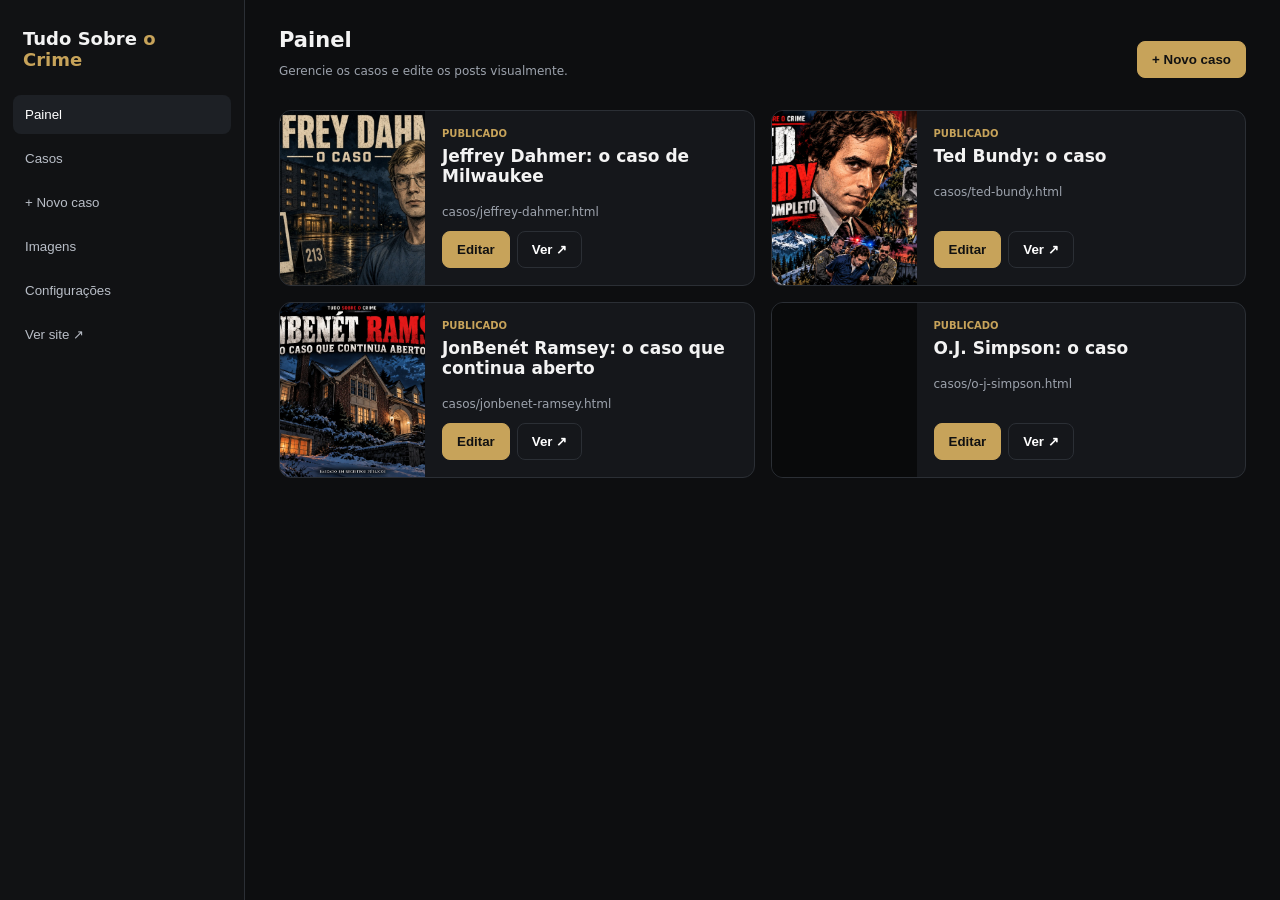
==== admin/index.html @ 69393cf6 "Adiciona campo de URL editável ao editor" ====
<!doctype html><html lang="pt-BR"><head><meta charset="utf-8"><meta name="viewport" content="width=device-width,initial-scale=1"><title>Painel — Tudo Sobre o Crime</title><style>:root{--bg:#0d0e10;--p:#15171b;--p2:#1d2025;--line:#2b2f35;--text:#f3f3f3;--muted:#9da3ad;--gold:#c7a35a}*{box-sizing:border-box}body{margin:0;background:var(--bg);color:var(--text);font:14px system-ui,-apple-system,Segoe UI,Roboto,Arial}.app{min-height:100vh;display:flex}.side{width:245px;position:fixed;inset:0 auto 0 0;background:#111214;border-right:1px solid var(--line);padding:20px 13px}.logo{font-weight:800;font-size:18px;padding:8px 10px 25px}.logo b{color:var(--gold)}.nav{display:grid;gap:5px}.nav button{border:0;background:transparent;color:#b9bec7;text-align:left;padding:12px;border-radius:8px;cursor:pointer}.nav button:hover,.nav button.active{background:var(--p2);color:#fff}.main{margin-left:245px;width:calc(100% - 245px);padding:28px 34px}.top,.edithead{display:flex;justify-content:space-between;align-items:center;gap:16px;margin-bottom:20px}.top h1,.edithead h2{margin:0}.top p,.status{color:var(--muted);font-size:12px}.btn{border:1px solid var(--line);background:var(--p);color:#fff;padding:10px 14px;border-radius:8px;cursor:pointer;font-weight:600}.primary{background:var(--gold);color:#111;border-color:var(--gold)}.grid{display:grid;grid-template-columns:repeat(2,minmax(0,1fr));gap:16px}.case{background:var(--p);border:1px solid var(--line);border-radius:12px;overflow:hidden;display:flex;min-height:175px}.cover{width:145px;background:#090a0b;display:flex}.cover img{width:100%;height:100%;object-fit:cover}.case-body{padding:17px;display:flex;flex-direction:column;flex:1}.tag{color:var(--gold);font-size:10px;font-weight:800;text-transform:uppercase}.case h2{font-size:17px;margin:7px 0}.case p{color:var(--muted);font-size:12px}.actions{margin-top:auto;display:flex;gap:7px}.section{display:none}.section.active{display:block}.form{background:var(--p);border:1px solid var(--line);padding:18px;border-radius:10px}.field{margin-bottom:15px}.field label{display:block;font-size:12px;font-weight:700;margin-bottom:7px}.field input,.field textarea,.field select{width:100%;background:#0e0f11;color:#fff;border:1px solid var(--line);padding:11px;border-radius:7px;font:inherit}.hint{margin-top:5px;color:var(--muted);font-size:11px}.editor{background:#fff;color:#161616;border-radius:10px;overflow:hidden}.toolbar{background:#eee;border-bottom:1px solid #ccc;padding:8px;display:flex;gap:5px;flex-wrap:wrap}.toolbar button{background:#fff;border:1px solid #ccc;border-radius:5px;padding:7px 10px;cursor:pointer}.area{min-height:620px;padding:35px;outline:none;line-height:1.75;font:17px Georgia,serif}.area h1,.area h2,.area h3{font-family:system-ui,sans-serif;line-height:1.2}.area img{max-width:100%;height:auto;border-radius:6px}.mediaGrid{display:grid;grid-template-columns:repeat(4,1fr);gap:12px}.mediaItem{background:var(--p);border:1px solid var(--line);border-radius:8px;padding:8px}.mediaItem img{width:100%;aspect-ratio:1;object-fit:cover;border-radius:5px}.toast{position:fixed;right:20px;bottom:20px;background:#20242a;padding:13px 16px;border-radius:8px;border:1px solid var(--line);display:none;z-index:20}.ok{border-color:#65b77e}.bad{border-color:#d56767}@media(max-width:800px){.side{width:64px}.logo{font-size:0;text-align:center}.logo b{font-size:18px}.nav button{font-size:0;text-align:center}.nav button:before{content:'•';font-size:20px}.main{margin-left:64px;width:calc(100% - 64px);padding:18px}.grid{grid-template-columns:1fr}.mediaGrid{grid-template-columns:repeat(2,1fr)}.cover{width:105px}.edithead{align-items:flex-start;flex-direction:column}}</style></head><body><div class="app"><aside class="side"><div class="logo">Tudo Sobre <b>o Crime</b></div><div class="nav"><button class="active" onclick="show('dashboard',this)">Painel</button><button onclick="show('cases',this)">Casos</button><button onclick="newCase()">+ Novo caso</button><button onclick="show('media',this);loadMedia()">Imagens</button><button onclick="show('settings',this)">Configurações</button><button onclick="window.open('../','_blank')">Ver site ↗</button></div></aside><main class="main"><section id="dashboard" class="section active"><div class="top"><div><h1>Painel</h1><p>Gerencie os casos e edite os posts visualmente.</p></div><button class="btn primary" onclick="newCase()">+ Novo caso</button></div><div class="grid" id="caseGrid"></div></section><section id="cases" class="section"><div class="top"><div><h1>Casos</h1><p>Todos os posts do site.</p></div><button class="btn primary" onclick="newCase()">+ Novo caso</button></div><div class="grid" id="caseGrid2"></div></section><section id="editor" class="section"><div class="edithead"><div><h2 id="editorHeading">Editor</h2><div class="status" id="editorStatus">Selecione um caso.</div></div><div style="display:flex;gap:8px"><button class="btn" onclick="show('cases')">Voltar</button><button class="btn primary" onclick="savePost()">Salvar no GitHub</button></div></div><div class="form" style="margin-bottom:12px"><div class="field"><label>Título</label><input id="title"></div><div class="field"><label>Link / URL do post</label><input id="slug" placeholder="ex.: oj-simpson-o-caso"><div class="hint">Gerado automaticamente a partir do título. Você pode alterar antes de publicar. Use apenas letras, números e hífens.</div></div><div class="field"><label>Descrição curta</label><textarea id="desc" rows="3"></textarea></div><div class="field"><label>Arquivo do post</label><input id="path" readonly></div><div class="field"><label>Capa do post</label><div style="display:flex;gap:8px;flex-wrap:wrap"><input id="coverPath" readonly placeholder="Nenhuma capa selecionada" style="flex:1"><button class="btn" onclick="uploadCover()">Enviar capa</button><button class="btn primary" onclick="saveCover()">Salvar capa</button></div></div></div><div class="editor"><div class="toolbar"><button onclick="cmd('bold')"><b>B</b></button><button onclick="cmd('italic')"><i>I</i></button><button onclick="cmd('underline')"><u>U</u></button><button onclick="block('h1')">H1</button><button onclick="block('h2')">H2</button><button onclick="block('h3')">H3</button><button onclick="block('p')">¶</button><button onclick="cmd('insertUnorderedList')">Lista</button><button onclick="cmd('justifyCenter')">Centralizar</button><button onclick="cmd('justifyLeft')">Esquerda</button><button onclick="insertImage()">🖼 Imagem</button></div><div id="area" class="area" contenteditable="true"></div></div></section><section id="media" class="section"><div class="top"><div><h1>Imagens</h1><p>Biblioteca de imagens do site.</p></div><button class="btn primary" onclick="insertImage()">+ Enviar imagem</button></div><div id="mediaGrid" class="mediaGrid"></div></section><section id="settings" class="section"><div class="top"><div><h1>Configurações</h1><p>Conexão do painel com o GitHub.</p></div><button class="btn primary" onclick="saveToken()">Salvar token</button></div><div class="form"><div class="field"><label>Token GitHub</label><input id="token" type="password" placeholder="github_pat_..."></div><div class="status">O token fica armazenado somente neste navegador.</div></div></section></main></div><div id="toast" class="toast"></div><script>function show(id,btn){document.querySelectorAll('.section').forEach(x=>x.classList.remove('active'));document.getElementById(id).classList.add('active');if(btn){document.querySelectorAll('.nav button').forEach(x=>x.classList.remove('active'));btn.classList.add('active')}}function cmd(c,v=null){document.getElementById('area').focus();document.execCommand(c,false,v)}function block(v){cmd('formatBlock',v)}function notify(t,ok=true){const x=document.getElementById('toast');x.textContent=t;x.className='toast '+(ok?'ok':'bad');x.style.display='block';setTimeout(()=>x.style.display='none',3000)}</script><script src="editor.js"></script></body></html>
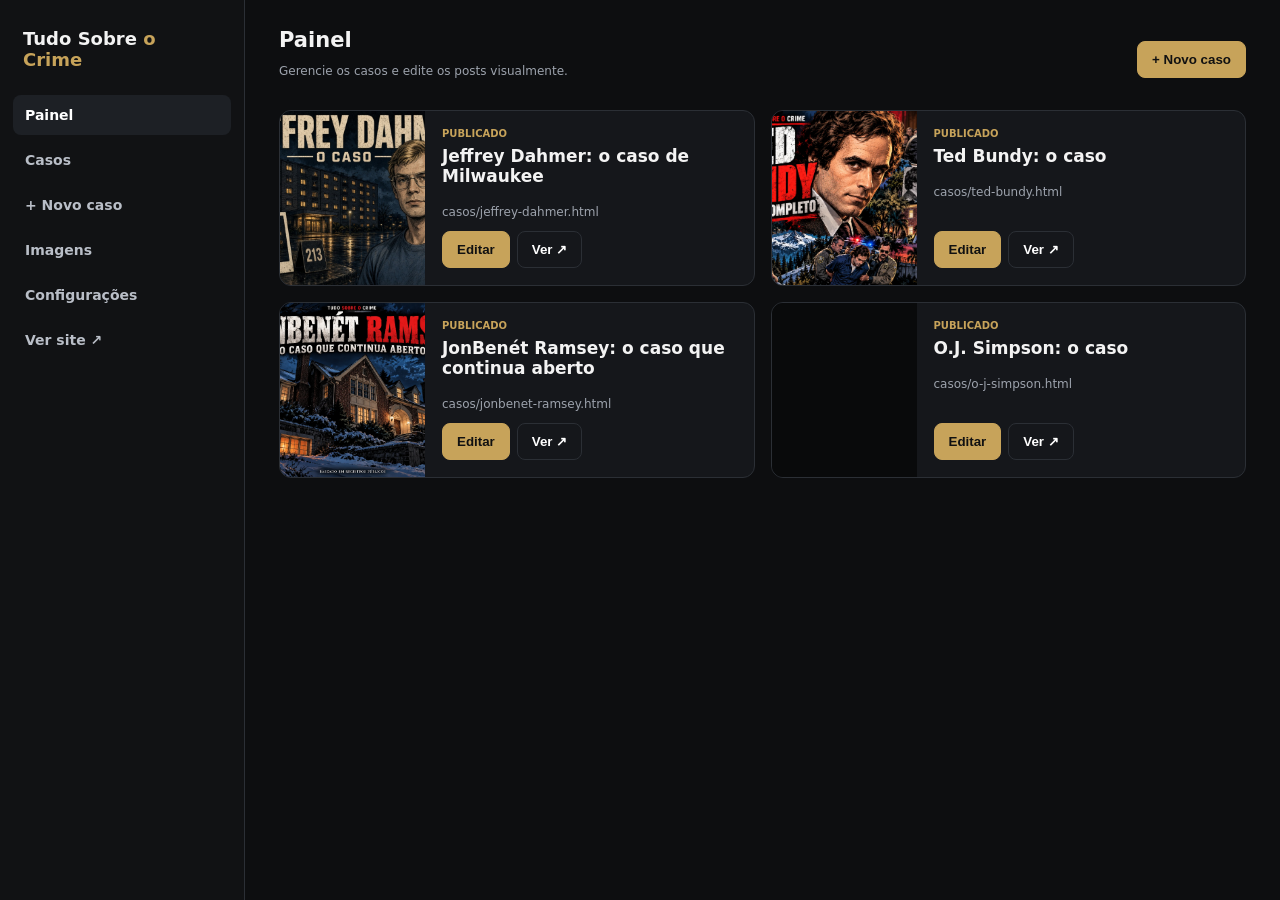
==== commit db2a904e: "Corrige navegação mobile do painel e cache do editor" ====
--- a/admin/index.html
+++ b/admin/index.html
@@ -1 +1 @@
-<!doctype html><html lang="pt-BR"><head><meta charset="utf-8"><meta name="viewport" content="width=device-width,initial-scale=1"><title>Painel — Tudo Sobre o Crime</title><style>:root{--bg:#0d0e10;--p:#15171b;--p2:#1d2025;--line:#2b2f35;--text:#f3f3f3;--muted:#9da3ad;--gold:#c7a35a}*{box-sizing:border-box}body{margin:0;background:var(--bg);color:var(--text);font:14px system-ui,-apple-system,Segoe UI,Roboto,Arial}.app{min-height:100vh;display:flex}.side{width:245px;position:fixed;inset:0 auto 0 0;background:#111214;border-right:1px solid var(--line);padding:20px 13px}.logo{font-weight:800;font-size:18px;padding:8px 10px 25px}.logo b{color:var(--gold)}.nav{display:grid;gap:5px}.nav button{border:0;background:transparent;color:#b9bec7;text-align:left;padding:12px;border-radius:8px;cursor:pointer}.nav button:hover,.nav button.active{background:var(--p2);color:#fff}.main{margin-left:245px;width:calc(100% - 245px);padding:28px 34px}.top,.edithead{display:flex;justify-content:space-between;align-items:center;gap:16px;margin-bottom:20px}.top h1,.edithead h2{margin:0}.top p,.status{color:var(--muted);font-size:12px}.btn{border:1px solid var(--line);background:var(--p);color:#fff;padding:10px 14px;border-radius:8px;cursor:pointer;font-weight:600}.primary{background:var(--gold);color:#111;border-color:var(--gold)}.grid{display:grid;grid-template-columns:repeat(2,minmax(0,1fr));gap:16px}.case{background:var(--p);border:1px solid var(--line);border-radius:12px;overflow:hidden;display:flex;min-height:175px}.cover{width:145px;background:#090a0b;display:flex}.cover img{width:100%;height:100%;object-fit:cover}.case-body{padding:17px;display:flex;flex-direction:column;flex:1}.tag{color:var(--gold);font-size:10px;font-weight:800;text-transform:uppercase}.case h2{font-size:17px;margin:7px 0}.case p{color:var(--muted);font-size:12px}.actions{margin-top:auto;display:flex;gap:7px}.section{display:none}.section.active{display:block}.form{background:var(--p);border:1px solid var(--line);padding:18px;border-radius:10px}.field{margin-bottom:15px}.field label{display:block;font-size:12px;font-weight:700;margin-bottom:7px}.field input,.field textarea,.field select{width:100%;background:#0e0f11;color:#fff;border:1px solid var(--line);padding:11px;border-radius:7px;font:inherit}.hint{margin-top:5px;color:var(--muted);font-size:11px}.editor{background:#fff;color:#161616;border-radius:10px;overflow:hidden}.toolbar{background:#eee;border-bottom:1px solid #ccc;padding:8px;display:flex;gap:5px;flex-wrap:wrap}.toolbar button{background:#fff;border:1px solid #ccc;border-radius:5px;padding:7px 10px;cursor:pointer}.area{min-height:620px;padding:35px;outline:none;line-height:1.75;font:17px Georgia,serif}.area h1,.area h2,.area h3{font-family:system-ui,sans-serif;line-height:1.2}.area img{max-width:100%;height:auto;border-radius:6px}.mediaGrid{display:grid;grid-template-columns:repeat(4,1fr);gap:12px}.mediaItem{background:var(--p);border:1px solid var(--line);border-radius:8px;padding:8px}.mediaItem img{width:100%;aspect-ratio:1;object-fit:cover;border-radius:5px}.toast{position:fixed;right:20px;bottom:20px;background:#20242a;padding:13px 16px;border-radius:8px;border:1px solid var(--line);display:none;z-index:20}.ok{border-color:#65b77e}.bad{border-color:#d56767}@media(max-width:800px){.side{width:64px}.logo{font-size:0;text-align:center}.logo b{font-size:18px}.nav button{font-size:0;text-align:center}.nav button:before{content:'•';font-size:20px}.main{margin-left:64px;width:calc(100% - 64px);padding:18px}.grid{grid-template-columns:1fr}.mediaGrid{grid-template-columns:repeat(2,1fr)}.cover{width:105px}.edithead{align-items:flex-start;flex-direction:column}}</style></head><body><div class="app"><aside class="side"><div class="logo">Tudo Sobre <b>o Crime</b></div><div class="nav"><button class="active" onclick="show('dashboard',this)">Painel</button><button onclick="show('cases',this)">Casos</button><button onclick="newCase()">+ Novo caso</button><button onclick="show('media',this);loadMedia()">Imagens</button><button onclick="show('settings',this)">Configurações</button><button onclick="window.open('../','_blank')">Ver site ↗</button></div></aside><main class="main"><section id="dashboard" class="section active"><div class="top"><div><h1>Painel</h1><p>Gerencie os casos e edite os posts visualmente.</p></div><button class="btn primary" onclick="newCase()">+ Novo caso</button></div><div class="grid" id="caseGrid"></div></section><section id="cases" class="section"><div class="top"><div><h1>Casos</h1><p>Todos os posts do site.</p></div><button class="btn primary" onclick="newCase()">+ Novo caso</button></div><div class="grid" id="caseGrid2"></div></section><section id="editor" class="section"><div class="edithead"><div><h2 id="editorHeading">Editor</h2><div class="status" id="editorStatus">Selecione um caso.</div></div><div style="display:flex;gap:8px"><button class="btn" onclick="show('cases')">Voltar</button><button class="btn primary" onclick="savePost()">Salvar no GitHub</button></div></div><div class="form" style="margin-bottom:12px"><div class="field"><label>Título</label><input id="title"></div><div class="field"><label>Link / URL do post</label><input id="slug" placeholder="ex.: oj-simpson-o-caso"><div class="hint">Gerado automaticamente a partir do título. Você pode alterar antes de publicar. Use apenas letras, números e hífens.</div></div><div class="field"><label>Descrição curta</label><textarea id="desc" rows="3"></textarea></div><div class="field"><label>Arquivo do post</label><input id="path" readonly></div><div class="field"><label>Capa do post</label><div style="display:flex;gap:8px;flex-wrap:wrap"><input id="coverPath" readonly placeholder="Nenhuma capa selecionada" style="flex:1"><button class="btn" onclick="uploadCover()">Enviar capa</button><button class="btn primary" onclick="saveCover()">Salvar capa</button></div></div></div><div class="editor"><div class="toolbar"><button onclick="cmd('bold')"><b>B</b></button><button onclick="cmd('italic')"><i>I</i></button><button onclick="cmd('underline')"><u>U</u></button><button onclick="block('h1')">H1</button><button onclick="block('h2')">H2</button><button onclick="block('h3')">H3</button><button onclick="block('p')">¶</button><button onclick="cmd('insertUnorderedList')">Lista</button><button onclick="cmd('justifyCenter')">Centralizar</button><button onclick="cmd('justifyLeft')">Esquerda</button><button onclick="insertImage()">🖼 Imagem</button></div><div id="area" class="area" contenteditable="true"></div></div></section><section id="media" class="section"><div class="top"><div><h1>Imagens</h1><p>Biblioteca de imagens do site.</p></div><button class="btn primary" onclick="insertImage()">+ Enviar imagem</button></div><div id="mediaGrid" class="mediaGrid"></div></section><section id="settings" class="section"><div class="top"><div><h1>Configurações</h1><p>Conexão do painel com o GitHub.</p></div><button class="btn primary" onclick="saveToken()">Salvar token</button></div><div class="form"><div class="field"><label>Token GitHub</label><input id="token" type="password" placeholder="github_pat_..."></div><div class="status">O token fica armazenado somente neste navegador.</div></div></section></main></div><div id="toast" class="toast"></div><script>function show(id,btn){document.querySelectorAll('.section').forEach(x=>x.classList.remove('active'));document.getElementById(id).classList.add('active');if(btn){document.querySelectorAll('.nav button').forEach(x=>x.classList.remove('active'));btn.classList.add('active')}}function cmd(c,v=null){document.getElementById('area').focus();document.execCommand(c,false,v)}function block(v){cmd('formatBlock',v)}function notify(t,ok=true){const x=document.getElementById('toast');x.textContent=t;x.className='toast '+(ok?'ok':'bad');x.style.display='block';setTimeout(()=>x.style.display='none',3000)}</script><script src="editor.js"></script></body></html>+<!doctype html><html lang="pt-BR"><head><meta charset="utf-8"><meta name="viewport" content="width=device-width,initial-scale=1"><title>Painel — Tudo Sobre o Crime</title><style>:root{--bg:#0d0e10;--p:#15171b;--p2:#1d2025;--line:#2b2f35;--text:#f3f3f3;--muted:#9da3ad;--gold:#c7a35a}*{box-sizing:border-box}body{margin:0;background:var(--bg);color:var(--text);font:14px system-ui,-apple-system,Segoe UI,Roboto,Arial}.app{min-height:100vh;display:flex}.side{width:245px;position:fixed;inset:0 auto 0 0;background:#111214;border-right:1px solid var(--line);padding:20px 13px;z-index:10}.logo{font-weight:800;font-size:18px;padding:8px 10px 25px}.logo b{color:var(--gold)}.nav{display:grid;gap:5px}.nav button{border:0;background:transparent;color:#b9bec7;text-align:left;padding:12px;border-radius:8px;cursor:pointer;font:inherit;font-weight:600;width:100%}.nav button:hover,.nav button.active{background:var(--p2);color:#fff}.main{margin-left:245px;width:calc(100% - 245px);padding:28px 34px}.top,.edithead{display:flex;justify-content:space-between;align-items:center;gap:16px;margin-bottom:20px}.top h1,.edithead h2{margin:0}.top p,.status{color:var(--muted);font-size:12px}.btn{border:1px solid var(--line);background:var(--p);color:#fff;padding:10px 14px;border-radius:8px;cursor:pointer;font-weight:600}.primary{background:var(--gold);color:#111;border-color:var(--gold)}.grid{display:grid;grid-template-columns:repeat(2,minmax(0,1fr));gap:16px}.case{background:var(--p);border:1px solid var(--line);border-radius:12px;overflow:hidden;display:flex;min-height:175px}.cover{width:145px;background:#090a0b;display:flex}.cover img{width:100%;height:100%;object-fit:cover}.case-body{padding:17px;display:flex;flex-direction:column;flex:1}.tag{color:var(--gold);font-size:10px;font-weight:800;text-transform:uppercase}.case h2{font-size:17px;margin:7px 0}.case p{color:var(--muted);font-size:12px}.actions{margin-top:auto;display:flex;gap:7px}.section{display:none}.section.active{display:block}.form{background:var(--p);border:1px solid var(--line);padding:18px;border-radius:10px}.field{margin-bottom:15px}.field label{display:block;font-size:12px;font-weight:700;margin-bottom:7px}.field input,.field textarea,.field select{width:100%;background:#0e0f11;color:#fff;border:1px solid var(--line);padding:11px;border-radius:7px;font:inherit}.hint{margin-top:5px;color:var(--muted);font-size:11px}.editor{background:#fff;color:#161616;border-radius:10px;overflow:hidden}.toolbar{background:#eee;border-bottom:1px solid #ccc;padding:8px;display:flex;gap:5px;flex-wrap:wrap}.toolbar button{background:#fff;border:1px solid #ccc;border-radius:5px;padding:7px 10px;cursor:pointer}.area{min-height:620px;padding:35px;outline:none;line-height:1.75;font:17px Georgia,serif}.area h1,.area h2,.area h3{font-family:system-ui,sans-serif;line-height:1.2}.area img{max-width:100%;height:auto;border-radius:6px}.mediaGrid{display:grid;grid-template-columns:repeat(4,1fr);gap:12px}.mediaItem{background:var(--p);border:1px solid var(--line);border-radius:8px;padding:8px}.mediaItem img{width:100%;aspect-ratio:1;object-fit:cover;border-radius:5px}.toast{position:fixed;right:20px;bottom:20px;background:#20242a;padding:13px 16px;border-radius:8px;border:1px solid var(--line);display:none;z-index:20}.ok{border-color:#65b77e}.bad{border-color:#d56767}@media(max-width:800px){.side{width:175px;padding:15px 9px}.logo{font-size:16px;padding:8px 10px 18px}.nav button{font-size:13px;text-align:left;padding:11px 10px}.main{margin-left:175px;width:calc(100% - 175px);padding:16px 12px}.grid{grid-template-columns:1fr}.mediaGrid{grid-template-columns:repeat(2,1fr)}.cover{width:105px}.edithead{align-items:flex-start;flex-direction:column}.top{align-items:flex-start;flex-direction:column}.area{padding:20px 14px;font-size:16px}.toolbar button{padding:7px 8px}.case{min-height:145px}.case h2{font-size:14px}}</style></head><body><div class="app"><aside class="side"><div class="logo">Tudo Sobre <b>o Crime</b></div><div class="nav"><button class="active" onclick="show('dashboard',this)">Painel</button><button onclick="show('cases',this)">Casos</button><button onclick="newCase()">+ Novo caso</button><button onclick="show('media',this);loadMedia()">Imagens</button><button onclick="show('settings',this)">Configurações</button><button onclick="window.open('../','_blank')">Ver site ↗</button></div></aside><main class="main"><section id="dashboard" class="section active"><div class="top"><div><h1>Painel</h1><p>Gerencie os casos e edite os posts visualmente.</p></div><button class="btn primary" onclick="newCase()">+ Novo caso</button></div><div class="grid" id="caseGrid"></div></section><section id="cases" class="section"><div class="top"><div><h1>Casos</h1><p>Todos os posts do site.</p></div><button class="btn primary" onclick="newCase()">+ Novo caso</button></div><div class="grid" id="caseGrid2"></div></section><section id="editor" class="section"><div class="edithead"><div><h2 id="editorHeading">Editor</h2><div class="status" id="editorStatus">Selecione um caso.</div></div><div style="display:flex;gap:8px"><button class="btn" onclick="show('cases')">Voltar</button><button class="btn primary" onclick="savePost()">Salvar no GitHub</button></div></div><div class="form" style="margin-bottom:12px"><div class="field"><label>Título</label><input id="title"></div><div class="field"><label>Link / URL do post</label><input id="slug" placeholder="ex.: oj-simpson-o-caso"><div class="hint">Gerado automaticamente a partir do título. Você pode alterar antes de publicar. Use apenas letras, números e hífens.</div></div><div class="field"><label>Descrição curta</label><textarea id="desc" rows="3"></textarea></div><div class="field"><label>Arquivo do post</label><input id="path" readonly></div><div class="field"><label>Capa do post</label><div style="display:flex;gap:8px;flex-wrap:wrap"><input id="coverPath" readonly placeholder="Nenhuma capa selecionada" style="flex:1;min-width:160px"><button class="btn" onclick="uploadCover()">Enviar capa</button><button class="btn primary" onclick="saveCover()">Salvar capa</button></div></div></div><div class="editor"><div class="toolbar"><button onclick="cmd('bold')"><b>B</b></button><button onclick="cmd('italic')"><i>I</i></button><button onclick="cmd('underline')"><u>U</u></button><button onclick="block('h1')">H1</button><button onclick="block('h2')">H2</button><button onclick="block('h3')">H3</button><button onclick="block('p')">¶</button><button onclick="cmd('insertUnorderedList')">Lista</button><button onclick="cmd('justifyCenter')">Centralizar</button><button onclick="cmd('justifyLeft')">Esquerda</button><button onclick="insertImage()">🖼 Imagem</button></div><div id="area" class="area" contenteditable="true"></div></div></section><section id="media" class="section"><div class="top"><div><h1>Imagens</h1><p>Biblioteca de imagens do site.</p></div><button class="btn primary" onclick="insertImage()">+ Enviar imagem</button></div><div id="mediaGrid" class="mediaGrid"></div></section><section id="settings" class="section"><div class="top"><div><h1>Configurações</h1><p>Conexão do painel com o GitHub.</p></div><button class="btn primary" onclick="saveToken()">Salvar token</button></div><div class="form"><div class="field"><label>Token GitHub</label><input id="token" type="password" placeholder="github_pat_..."></div><div class="status">O token fica armazenado somente neste navegador.</div></div></section></main></div><div id="toast" class="toast"></div><script>function show(id,btn){document.querySelectorAll('.section').forEach(x=>x.classList.remove('active'));document.getElementById(id).classList.add('active');if(btn){document.querySelectorAll('.nav button').forEach(x=>x.classList.remove('active'));btn.classList.add('active')}}function cmd(c,v=null){document.getElementById('area').focus();document.execCommand(c,false,v)}function block(v){cmd('formatBlock',v)}function notify(t,ok=true){const x=document.getElementById('toast');x.textContent=t;x.className='toast '+(ok?'ok':'bad');x.style.display='block';setTimeout(()=>x.style.display='none',3000)}</script><script src="editor.js?v=3"></script></body></html>
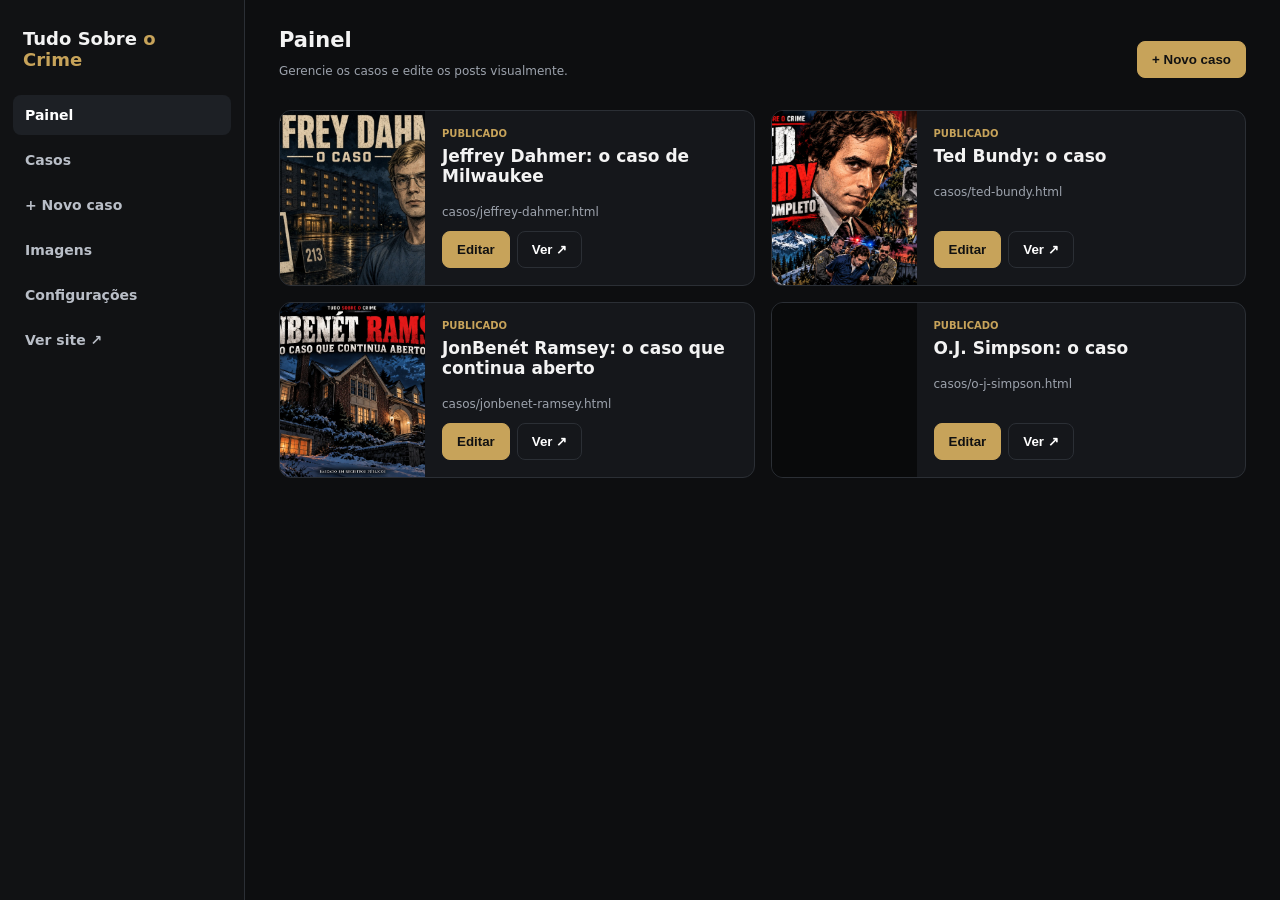
==== commit 88084e4e: "Tornar barra de edição fixa durante a rolagem" ====
--- a/admin/index.html
+++ b/admin/index.html
@@ -1 +1 @@
-<!doctype html><html lang="pt-BR"><head><meta charset="utf-8"><meta name="viewport" content="width=device-width,initial-scale=1"><title>Painel — Tudo Sobre o Crime</title><style>:root{--bg:#0d0e10;--p:#15171b;--p2:#1d2025;--line:#2b2f35;--text:#f3f3f3;--muted:#9da3ad;--gold:#c7a35a}*{box-sizing:border-box}body{margin:0;background:var(--bg);color:var(--text);font:14px system-ui,-apple-system,Segoe UI,Roboto,Arial}.app{min-height:100vh;display:flex}.side{width:245px;position:fixed;inset:0 auto 0 0;background:#111214;border-right:1px solid var(--line);padding:20px 13px;z-index:10}.logo{font-weight:800;font-size:18px;padding:8px 10px 25px}.logo b{color:var(--gold)}.nav{display:grid;gap:5px}.nav button{border:0;background:transparent;color:#b9bec7;text-align:left;padding:12px;border-radius:8px;cursor:pointer;font:inherit;font-weight:600;width:100%}.nav button:hover,.nav button.active{background:var(--p2);color:#fff}.main{margin-left:245px;width:calc(100% - 245px);padding:28px 34px}.top,.edithead{display:flex;justify-content:space-between;align-items:center;gap:16px;margin-bottom:20px}.top h1,.edithead h2{margin:0}.top p,.status{color:var(--muted);font-size:12px}.btn{border:1px solid var(--line);background:var(--p);color:#fff;padding:10px 14px;border-radius:8px;cursor:pointer;font-weight:600}.primary{background:var(--gold);color:#111;border-color:var(--gold)}.grid{display:grid;grid-template-columns:repeat(2,minmax(0,1fr));gap:16px}.case{background:var(--p);border:1px solid var(--line);border-radius:12px;overflow:hidden;display:flex;min-height:175px}.cover{width:145px;background:#090a0b;display:flex}.cover img{width:100%;height:100%;object-fit:cover}.case-body{padding:17px;display:flex;flex-direction:column;flex:1}.tag{color:var(--gold);font-size:10px;font-weight:800;text-transform:uppercase}.case h2{font-size:17px;margin:7px 0}.case p{color:var(--muted);font-size:12px}.actions{margin-top:auto;display:flex;gap:7px}.section{display:none}.section.active{display:block}.form{background:var(--p);border:1px solid var(--line);padding:18px;border-radius:10px}.field{margin-bottom:15px}.field label{display:block;font-size:12px;font-weight:700;margin-bottom:7px}.field input,.field textarea,.field select{width:100%;background:#0e0f11;color:#fff;border:1px solid var(--line);padding:11px;border-radius:7px;font:inherit}.hint{margin-top:5px;color:var(--muted);font-size:11px}.editor{background:#fff;color:#161616;border-radius:10px;overflow:hidden}.toolbar{background:#eee;border-bottom:1px solid #ccc;padding:8px;display:flex;gap:5px;flex-wrap:wrap}.toolbar button{background:#fff;border:1px solid #ccc;border-radius:5px;padding:7px 10px;cursor:pointer}.area{min-height:620px;padding:35px;outline:none;line-height:1.75;font:17px Georgia,serif}.area h1,.area h2,.area h3{font-family:system-ui,sans-serif;line-height:1.2}.area img{max-width:100%;height:auto;border-radius:6px}.mediaGrid{display:grid;grid-template-columns:repeat(4,1fr);gap:12px}.mediaItem{background:var(--p);border:1px solid var(--line);border-radius:8px;padding:8px}.mediaItem img{width:100%;aspect-ratio:1;object-fit:cover;border-radius:5px}.toast{position:fixed;right:20px;bottom:20px;background:#20242a;padding:13px 16px;border-radius:8px;border:1px solid var(--line);display:none;z-index:20}.ok{border-color:#65b77e}.bad{border-color:#d56767}@media(max-width:800px){.side{width:175px;padding:15px 9px}.logo{font-size:16px;padding:8px 10px 18px}.nav button{font-size:13px;text-align:left;padding:11px 10px}.main{margin-left:175px;width:calc(100% - 175px);padding:16px 12px}.grid{grid-template-columns:1fr}.mediaGrid{grid-template-columns:repeat(2,1fr)}.cover{width:105px}.edithead{align-items:flex-start;flex-direction:column}.top{align-items:flex-start;flex-direction:column}.area{padding:20px 14px;font-size:16px}.toolbar button{padding:7px 8px}.case{min-height:145px}.case h2{font-size:14px}}</style></head><body><div class="app"><aside class="side"><div class="logo">Tudo Sobre <b>o Crime</b></div><div class="nav"><button class="active" onclick="show('dashboard',this)">Painel</button><button onclick="show('cases',this)">Casos</button><button onclick="newCase()">+ Novo caso</button><button onclick="show('media',this);loadMedia()">Imagens</button><button onclick="show('settings',this)">Configurações</button><button onclick="window.open('../','_blank')">Ver site ↗</button></div></aside><main class="main"><section id="dashboard" class="section active"><div class="top"><div><h1>Painel</h1><p>Gerencie os casos e edite os posts visualmente.</p></div><button class="btn primary" onclick="newCase()">+ Novo caso</button></div><div class="grid" id="caseGrid"></div></section><section id="cases" class="section"><div class="top"><div><h1>Casos</h1><p>Todos os posts do site.</p></div><button class="btn primary" onclick="newCase()">+ Novo caso</button></div><div class="grid" id="caseGrid2"></div></section><section id="editor" class="section"><div class="edithead"><div><h2 id="editorHeading">Editor</h2><div class="status" id="editorStatus">Selecione um caso.</div></div><div style="display:flex;gap:8px"><button class="btn" onclick="show('cases')">Voltar</button><button class="btn primary" onclick="savePost()">Salvar no GitHub</button></div></div><div class="form" style="margin-bottom:12px"><div class="field"><label>Título</label><input id="title"></div><div class="field"><label>Link / URL do post</label><input id="slug" placeholder="ex.: oj-simpson-o-caso"><div class="hint">Gerado automaticamente a partir do título. Você pode alterar antes de publicar. Use apenas letras, números e hífens.</div></div><div class="field"><label>Descrição curta</label><textarea id="desc" rows="3"></textarea></div><div class="field"><label>Arquivo do post</label><input id="path" readonly></div><div class="field"><label>Capa do post</label><div style="display:flex;gap:8px;flex-wrap:wrap"><input id="coverPath" readonly placeholder="Nenhuma capa selecionada" style="flex:1;min-width:160px"><button class="btn" onclick="uploadCover()">Enviar capa</button><button class="btn primary" onclick="saveCover()">Salvar capa</button></div></div></div><div class="editor"><div class="toolbar"><button onclick="cmd('bold')"><b>B</b></button><button onclick="cmd('italic')"><i>I</i></button><button onclick="cmd('underline')"><u>U</u></button><button onclick="block('h1')">H1</button><button onclick="block('h2')">H2</button><button onclick="block('h3')">H3</button><button onclick="block('p')">¶</button><button onclick="cmd('insertUnorderedList')">Lista</button><button onclick="cmd('justifyCenter')">Centralizar</button><button onclick="cmd('justifyLeft')">Esquerda</button><button onclick="insertImage()">🖼 Imagem</button></div><div id="area" class="area" contenteditable="true"></div></div></section><section id="media" class="section"><div class="top"><div><h1>Imagens</h1><p>Biblioteca de imagens do site.</p></div><button class="btn primary" onclick="insertImage()">+ Enviar imagem</button></div><div id="mediaGrid" class="mediaGrid"></div></section><section id="settings" class="section"><div class="top"><div><h1>Configurações</h1><p>Conexão do painel com o GitHub.</p></div><button class="btn primary" onclick="saveToken()">Salvar token</button></div><div class="form"><div class="field"><label>Token GitHub</label><input id="token" type="password" placeholder="github_pat_..."></div><div class="status">O token fica armazenado somente neste navegador.</div></div></section></main></div><div id="toast" class="toast"></div><script>function show(id,btn){document.querySelectorAll('.section').forEach(x=>x.classList.remove('active'));document.getElementById(id).classList.add('active');if(btn){document.querySelectorAll('.nav button').forEach(x=>x.classList.remove('active'));btn.classList.add('active')}}function cmd(c,v=null){document.getElementById('area').focus();document.execCommand(c,false,v)}function block(v){cmd('formatBlock',v)}function notify(t,ok=true){const x=document.getElementById('toast');x.textContent=t;x.className='toast '+(ok?'ok':'bad');x.style.display='block';setTimeout(()=>x.style.display='none',3000)}</script><script src="editor.js?v=3"></script></body></html>+<!doctype html><html lang="pt-BR"><head><meta charset="utf-8"><meta name="viewport" content="width=device-width,initial-scale=1"><title>Painel — Tudo Sobre o Crime</title><style>:root{--bg:#0d0e10;--p:#15171b;--p2:#1d2025;--line:#2b2f35;--text:#f3f3f3;--muted:#9da3ad;--gold:#c7a35a}*{box-sizing:border-box}body{margin:0;background:var(--bg);color:var(--text);font:14px system-ui,-apple-system,Segoe UI,Roboto,Arial}.app{min-height:100vh;display:flex}.side{width:245px;position:fixed;inset:0 auto 0 0;background:#111214;border-right:1px solid var(--line);padding:20px 13px;z-index:100}.logo{font-weight:800;font-size:18px;padding:8px 10px 25px}.logo b{color:var(--gold)}.nav{display:grid;gap:5px}.nav button{border:0;background:transparent;color:#b9bec7;text-align:left;padding:12px;border-radius:8px;cursor:pointer;font:inherit;font-weight:600;width:100%}.nav button:hover,.nav button.active{background:var(--p2);color:#fff}.main{margin-left:245px;width:calc(100% - 245px);padding:28px 34px}.top,.edithead{display:flex;justify-content:space-between;align-items:center;gap:16px;margin-bottom:20px}.top h1,.edithead h2{margin:0}.top p,.status{color:var(--muted);font-size:12px}.btn{border:1px solid var(--line);background:var(--p);color:#fff;padding:10px 14px;border-radius:8px;cursor:pointer;font-weight:600}.primary{background:var(--gold);color:#111;border-color:var(--gold)}.grid{display:grid;grid-template-columns:repeat(2,minmax(0,1fr));gap:16px}.case{background:var(--p);border:1px solid var(--line);border-radius:12px;overflow:hidden;display:flex;min-height:175px}.cover{width:145px;background:#090a0b;display:flex}.cover img{width:100%;height:100%;object-fit:cover}.case-body{padding:17px;display:flex;flex-direction:column;flex:1}.tag{color:var(--gold);font-size:10px;font-weight:800;text-transform:uppercase}.case h2{font-size:17px;margin:7px 0}.case p{color:var(--muted);font-size:12px}.actions{margin-top:auto;display:flex;gap:7px}.section{display:none}.section.active{display:block}.form{background:var(--p);border:1px solid var(--line);padding:18px;border-radius:10px}.field{margin-bottom:15px}.field label{display:block;font-size:12px;font-weight:700;margin-bottom:7px}.field input,.field textarea,.field select{width:100%;background:#0e0f11;color:#fff;border:1px solid var(--line);padding:11px;border-radius:7px;font:inherit}.hint{margin-top:5px;color:var(--muted);font-size:11px}.editor{background:#fff;color:#161616;border-radius:10px;overflow:visible}.toolbar{position:sticky;top:0;z-index:90;background:#eee;border-bottom:1px solid #ccc;padding:8px;display:flex;gap:5px;flex-wrap:wrap;box-shadow:0 2px 8px rgba(0,0,0,.18)}.toolbar button{background:#fff;border:1px solid #ccc;border-radius:5px;padding:7px 10px;cursor:pointer}.area{min-height:620px;padding:35px;outline:none;line-height:1.75;font:17px Georgia,serif}.area h1,.area h2,.area h3{font-family:system-ui,sans-serif;line-height:1.2}.area img{max-width:100%;height:auto;border-radius:6px}.mediaGrid{display:grid;grid-template-columns:repeat(4,1fr);gap:12px}.mediaItem{background:var(--p);border:1px solid var(--line);border-radius:8px;padding:8px}.mediaItem img{width:100%;aspect-ratio:1;object-fit:cover;border-radius:5px}.toast{position:fixed;right:20px;bottom:20px;background:#20242a;padding:13px 16px;border-radius:8px;border:1px solid var(--line);display:none;z-index:200}.ok{border-color:#65b77e}.bad{border-color:#d56767}@media(max-width:800px){.side{width:175px;padding:15px 9px}.logo{font-size:16px;padding:8px 10px 18px}.nav button{font-size:13px;text-align:left;padding:11px 10px}.main{margin-left:175px;width:calc(100% - 175px);padding:16px 12px}.grid{grid-template-columns:1fr}.mediaGrid{grid-template-columns:repeat(2,1fr)}.cover{width:105px}.edithead{align-items:flex-start;flex-direction:column}.top{align-items:flex-start;flex-direction:column}.area{padding:20px 14px;font-size:16px}.toolbar{top:0;padding:7px;gap:4px}.toolbar button{padding:7px 8px}.case{min-height:145px}.case h2{font-size:14px}}</style></head><body><div class="app"><aside class="side"><div class="logo">Tudo Sobre <b>o Crime</b></div><div class="nav"><button class="active" onclick="show('dashboard',this)">Painel</button><button onclick="show('cases',this)">Casos</button><button onclick="newCase()">+ Novo caso</button><button onclick="show('media',this);loadMedia()">Imagens</button><button onclick="show('settings',this)">Configurações</button><button onclick="window.open('../','_blank')">Ver site ↗</button></div></aside><main class="main"><section id="dashboard" class="section active"><div class="top"><div><h1>Painel</h1><p>Gerencie os casos e edite os posts visualmente.</p></div><button class="btn primary" onclick="newCase()">+ Novo caso</button></div><div class="grid" id="caseGrid"></div></section><section id="cases" class="section"><div class="top"><div><h1>Casos</h1><p>Todos os posts do site.</p></div><button class="btn primary" onclick="newCase()">+ Novo caso</button></div><div class="grid" id="caseGrid2"></div></section><section id="editor" class="section"><div class="edithead"><div><h2 id="editorHeading">Editor</h2><div class="status" id="editorStatus">Selecione um caso.</div></div><div style="display:flex;gap:8px"><button class="btn" onclick="show('cases')">Voltar</button><button class="btn primary" onclick="savePost()">Salvar no GitHub</button></div></div><div class="form" style="margin-bottom:12px"><div class="field"><label>Título</label><input id="title"></div><div class="field"><label>Link / URL do post</label><input id="slug" placeholder="ex.: oj-simpson-o-caso"><div class="hint">Gerado automaticamente a partir do título. Você pode alterar antes de publicar. Use apenas letras, números e hífens.</div></div><div class="field"><label>Descrição curta</label><textarea id="desc" rows="3"></textarea></div><div class="field"><label>Arquivo do post</label><input id="path" readonly></div><div class="field"><label>Capa do post</label><div style="display:flex;gap:8px;flex-wrap:wrap"><input id="coverPath" readonly placeholder="Nenhuma capa selecionada" style="flex:1;min-width:160px"><button class="btn" onclick="uploadCover()">Enviar capa</button><button class="btn primary" onclick="saveCover()">Salvar capa</button></div></div></div><div class="editor"><div class="toolbar"><button onclick="cmd('bold')"><b>B</b></button><button onclick="cmd('italic')"><i>I</i></button><button onclick="cmd('underline')"><u>U</u></button><button onclick="block('h1')">H1</button><button onclick="block('h2')">H2</button><button onclick="block('h3')">H3</button><button onclick="block('p')">¶</button><button onclick="cmd('insertUnorderedList')">Lista</button><button onclick="cmd('justifyCenter')">Centralizar</button><button onclick="cmd('justifyLeft')">Esquerda</button><button onclick="insertImage()">🖼 Imagem</button></div><div id="area" class="area" contenteditable="true"></div></div></section><section id="media" class="section"><div class="top"><div><h1>Imagens</h1><p>Biblioteca de imagens do site.</p></div><button class="btn primary" onclick="insertImage()">+ Enviar imagem</button></div><div id="mediaGrid" class="mediaGrid"></div></section><section id="settings" class="section"><div class="top"><div><h1>Configurações</h1><p>Conexão do painel com o GitHub.</p></div><button class="btn primary" onclick="saveToken()">Salvar token</button></div><div class="form"><div class="field"><label>Token GitHub</label><input id="token" type="password" placeholder="github_pat_..."></div><div class="status">O token fica armazenado somente neste navegador.</div></div></section></main></div><div id="toast" class="toast"></div><script>function show(id,btn){document.querySelectorAll('.section').forEach(x=>x.classList.remove('active'));document.getElementById(id).classList.add('active');if(btn){document.querySelectorAll('.nav button').forEach(x=>x.classList.remove('active'));btn.classList.add('active')}}function cmd(c,v=null){document.getElementById('area').focus();document.execCommand(c,false,v)}function block(v){cmd('formatBlock',v)}function notify(t,ok=true){const x=document.getElementById('toast');x.textContent=t;x.className='toast '+(ok?'ok':'bad');x.style.display='block';setTimeout(()=>x.style.display='none',3000)}</script><script src="editor.js?v=4"></script></body></html>
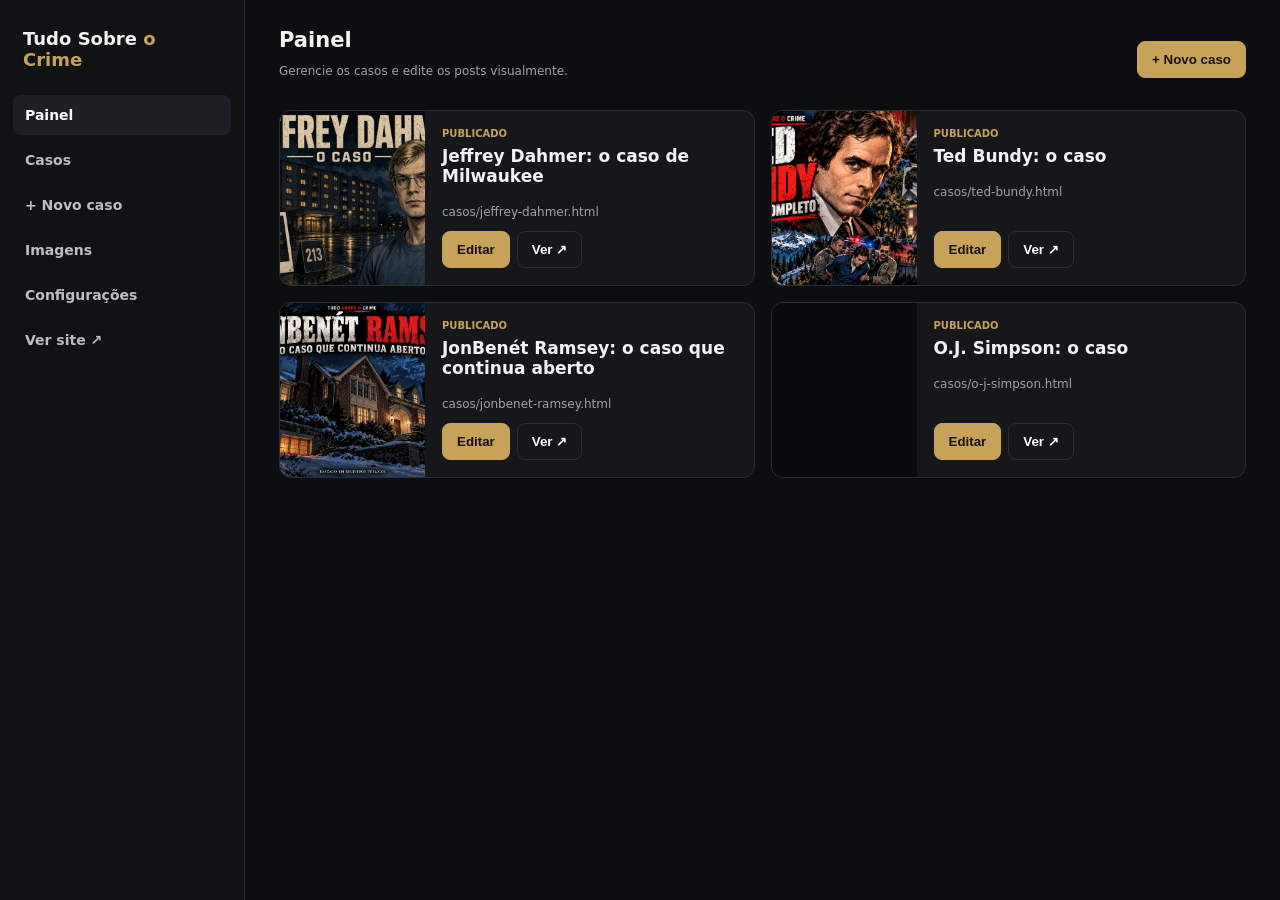
==== commit 915abd93: "Corrige barra sticky do editor visual" ====
--- a/admin/index.html
+++ b/admin/index.html
@@ -1 +1 @@
-<!doctype html><html lang="pt-BR"><head><meta charset="utf-8"><meta name="viewport" content="width=device-width,initial-scale=1"><title>Painel — Tudo Sobre o Crime</title><style>:root{--bg:#0d0e10;--p:#15171b;--p2:#1d2025;--line:#2b2f35;--text:#f3f3f3;--muted:#9da3ad;--gold:#c7a35a}*{box-sizing:border-box}body{margin:0;background:var(--bg);color:var(--text);font:14px system-ui,-apple-system,Segoe UI,Roboto,Arial}.app{min-height:100vh;display:flex}.side{width:245px;position:fixed;inset:0 auto 0 0;background:#111214;border-right:1px solid var(--line);padding:20px 13px;z-index:100}.logo{font-weight:800;font-size:18px;padding:8px 10px 25px}.logo b{color:var(--gold)}.nav{display:grid;gap:5px}.nav button{border:0;background:transparent;color:#b9bec7;text-align:left;padding:12px;border-radius:8px;cursor:pointer;font:inherit;font-weight:600;width:100%}.nav button:hover,.nav button.active{background:var(--p2);color:#fff}.main{margin-left:245px;width:calc(100% - 245px);padding:28px 34px}.top,.edithead{display:flex;justify-content:space-between;align-items:center;gap:16px;margin-bottom:20px}.top h1,.edithead h2{margin:0}.top p,.status{color:var(--muted);font-size:12px}.btn{border:1px solid var(--line);background:var(--p);color:#fff;padding:10px 14px;border-radius:8px;cursor:pointer;font-weight:600}.primary{background:var(--gold);color:#111;border-color:var(--gold)}.grid{display:grid;grid-template-columns:repeat(2,minmax(0,1fr));gap:16px}.case{background:var(--p);border:1px solid var(--line);border-radius:12px;overflow:hidden;display:flex;min-height:175px}.cover{width:145px;background:#090a0b;display:flex}.cover img{width:100%;height:100%;object-fit:cover}.case-body{padding:17px;display:flex;flex-direction:column;flex:1}.tag{color:var(--gold);font-size:10px;font-weight:800;text-transform:uppercase}.case h2{font-size:17px;margin:7px 0}.case p{color:var(--muted);font-size:12px}.actions{margin-top:auto;display:flex;gap:7px}.section{display:none}.section.active{display:block}.form{background:var(--p);border:1px solid var(--line);padding:18px;border-radius:10px}.field{margin-bottom:15px}.field label{display:block;font-size:12px;font-weight:700;margin-bottom:7px}.field input,.field textarea,.field select{width:100%;background:#0e0f11;color:#fff;border:1px solid var(--line);padding:11px;border-radius:7px;font:inherit}.hint{margin-top:5px;color:var(--muted);font-size:11px}.editor{background:#fff;color:#161616;border-radius:10px;overflow:visible}.toolbar{position:sticky;top:0;z-index:90;background:#eee;border-bottom:1px solid #ccc;padding:8px;display:flex;gap:5px;flex-wrap:wrap;box-shadow:0 2px 8px rgba(0,0,0,.18)}.toolbar button{background:#fff;border:1px solid #ccc;border-radius:5px;padding:7px 10px;cursor:pointer}.area{min-height:620px;padding:35px;outline:none;line-height:1.75;font:17px Georgia,serif}.area h1,.area h2,.area h3{font-family:system-ui,sans-serif;line-height:1.2}.area img{max-width:100%;height:auto;border-radius:6px}.mediaGrid{display:grid;grid-template-columns:repeat(4,1fr);gap:12px}.mediaItem{background:var(--p);border:1px solid var(--line);border-radius:8px;padding:8px}.mediaItem img{width:100%;aspect-ratio:1;object-fit:cover;border-radius:5px}.toast{position:fixed;right:20px;bottom:20px;background:#20242a;padding:13px 16px;border-radius:8px;border:1px solid var(--line);display:none;z-index:200}.ok{border-color:#65b77e}.bad{border-color:#d56767}@media(max-width:800px){.side{width:175px;padding:15px 9px}.logo{font-size:16px;padding:8px 10px 18px}.nav button{font-size:13px;text-align:left;padding:11px 10px}.main{margin-left:175px;width:calc(100% - 175px);padding:16px 12px}.grid{grid-template-columns:1fr}.mediaGrid{grid-template-columns:repeat(2,1fr)}.cover{width:105px}.edithead{align-items:flex-start;flex-direction:column}.top{align-items:flex-start;flex-direction:column}.area{padding:20px 14px;font-size:16px}.toolbar{top:0;padding:7px;gap:4px}.toolbar button{padding:7px 8px}.case{min-height:145px}.case h2{font-size:14px}}</style></head><body><div class="app"><aside class="side"><div class="logo">Tudo Sobre <b>o Crime</b></div><div class="nav"><button class="active" onclick="show('dashboard',this)">Painel</button><button onclick="show('cases',this)">Casos</button><button onclick="newCase()">+ Novo caso</button><button onclick="show('media',this);loadMedia()">Imagens</button><button onclick="show('settings',this)">Configurações</button><button onclick="window.open('../','_blank')">Ver site ↗</button></div></aside><main class="main"><section id="dashboard" class="section active"><div class="top"><div><h1>Painel</h1><p>Gerencie os casos e edite os posts visualmente.</p></div><button class="btn primary" onclick="newCase()">+ Novo caso</button></div><div class="grid" id="caseGrid"></div></section><section id="cases" class="section"><div class="top"><div><h1>Casos</h1><p>Todos os posts do site.</p></div><button class="btn primary" onclick="newCase()">+ Novo caso</button></div><div class="grid" id="caseGrid2"></div></section><section id="editor" class="section"><div class="edithead"><div><h2 id="editorHeading">Editor</h2><div class="status" id="editorStatus">Selecione um caso.</div></div><div style="display:flex;gap:8px"><button class="btn" onclick="show('cases')">Voltar</button><button class="btn primary" onclick="savePost()">Salvar no GitHub</button></div></div><div class="form" style="margin-bottom:12px"><div class="field"><label>Título</label><input id="title"></div><div class="field"><label>Link / URL do post</label><input id="slug" placeholder="ex.: oj-simpson-o-caso"><div class="hint">Gerado automaticamente a partir do título. Você pode alterar antes de publicar. Use apenas letras, números e hífens.</div></div><div class="field"><label>Descrição curta</label><textarea id="desc" rows="3"></textarea></div><div class="field"><label>Arquivo do post</label><input id="path" readonly></div><div class="field"><label>Capa do post</label><div style="display:flex;gap:8px;flex-wrap:wrap"><input id="coverPath" readonly placeholder="Nenhuma capa selecionada" style="flex:1;min-width:160px"><button class="btn" onclick="uploadCover()">Enviar capa</button><button class="btn primary" onclick="saveCover()">Salvar capa</button></div></div></div><div class="editor"><div class="toolbar"><button onclick="cmd('bold')"><b>B</b></button><button onclick="cmd('italic')"><i>I</i></button><button onclick="cmd('underline')"><u>U</u></button><button onclick="block('h1')">H1</button><button onclick="block('h2')">H2</button><button onclick="block('h3')">H3</button><button onclick="block('p')">¶</button><button onclick="cmd('insertUnorderedList')">Lista</button><button onclick="cmd('justifyCenter')">Centralizar</button><button onclick="cmd('justifyLeft')">Esquerda</button><button onclick="insertImage()">🖼 Imagem</button></div><div id="area" class="area" contenteditable="true"></div></div></section><section id="media" class="section"><div class="top"><div><h1>Imagens</h1><p>Biblioteca de imagens do site.</p></div><button class="btn primary" onclick="insertImage()">+ Enviar imagem</button></div><div id="mediaGrid" class="mediaGrid"></div></section><section id="settings" class="section"><div class="top"><div><h1>Configurações</h1><p>Conexão do painel com o GitHub.</p></div><button class="btn primary" onclick="saveToken()">Salvar token</button></div><div class="form"><div class="field"><label>Token GitHub</label><input id="token" type="password" placeholder="github_pat_..."></div><div class="status">O token fica armazenado somente neste navegador.</div></div></section></main></div><div id="toast" class="toast"></div><script>function show(id,btn){document.querySelectorAll('.section').forEach(x=>x.classList.remove('active'));document.getElementById(id).classList.add('active');if(btn){document.querySelectorAll('.nav button').forEach(x=>x.classList.remove('active'));btn.classList.add('active')}}function cmd(c,v=null){document.getElementById('area').focus();document.execCommand(c,false,v)}function block(v){cmd('formatBlock',v)}function notify(t,ok=true){const x=document.getElementById('toast');x.textContent=t;x.className='toast '+(ok?'ok':'bad');x.style.display='block';setTimeout(()=>x.style.display='none',3000)}</script><script src="editor.js?v=4"></script></body></html>+<!doctype html><html lang="pt-BR"><head><meta charset="utf-8"><meta name="viewport" content="width=device-width,initial-scale=1"><title>Painel — Tudo Sobre o Crime</title><style>:root{--bg:#0d0e10;--p:#15171b;--p2:#1d2025;--line:#2b2f35;--text:#f3f3f3;--muted:#9da3ad;--gold:#c7a35a}*{box-sizing:border-box}body{margin:0;background:var(--bg);color:var(--text);font:14px system-ui,-apple-system,Segoe UI,Roboto,Arial}.app{min-height:100vh;display:flex}.side{width:245px;position:fixed;inset:0 auto 0 0;background:#111214;border-right:1px solid var(--line);padding:20px 13px;z-index:100}.logo{font-weight:800;font-size:18px;padding:8px 10px 25px}.logo b{color:var(--gold)}.nav{display:grid;gap:5px}.nav button{border:0;background:transparent;color:#b9bec7;text-align:left;padding:12px;border-radius:8px;cursor:pointer;font:inherit;font-weight:600;width:100%}.nav button:hover,.nav button.active{background:var(--p2);color:#fff}.main{margin-left:245px;width:calc(100% - 245px);padding:28px 34px}.top,.edithead{display:flex;justify-content:space-between;align-items:center;gap:16px;margin-bottom:20px}.top h1,.edithead h2{margin:0}.top p,.status{color:var(--muted);font-size:12px}.btn{border:1px solid var(--line);background:var(--p);color:#fff;padding:10px 14px;border-radius:8px;cursor:pointer;font-weight:600}.primary{background:var(--gold);color:#111;border-color:var(--gold)}.grid{display:grid;grid-template-columns:repeat(2,minmax(0,1fr));gap:16px}.case{background:var(--p);border:1px solid var(--line);border-radius:12px;overflow:hidden;display:flex;min-height:175px}.cover{width:145px;background:#090a0b;display:flex}.cover img{width:100%;height:100%;object-fit:cover}.case-body{padding:17px;display:flex;flex-direction:column;flex:1}.tag{color:var(--gold);font-size:10px;font-weight:800;text-transform:uppercase}.case h2{font-size:17px;margin:7px 0}.case p{color:var(--muted);font-size:12px}.actions{margin-top:auto;display:flex;gap:7px}.section{display:none}.section.active{display:block}.form{background:var(--p);border:1px solid var(--line);padding:18px;border-radius:10px}.field{margin-bottom:15px}.field label{display:block;font-size:12px;font-weight:700;margin-bottom:7px}.field input,.field textarea,.field select{width:100%;background:#0e0f11;color:#fff;border:1px solid var(--line);padding:11px;border-radius:7px;font:inherit}.hint{margin-top:5px;color:var(--muted);font-size:11px}.editor{background:#fff;color:#161616;border-radius:10px;overflow:visible;position:relative}.toolbar{background:#eee;border-bottom:1px solid #bbb;padding:8px;display:flex;gap:5px;flex-wrap:wrap;position:sticky;top:0;z-index:90;box-shadow:0 2px 8px rgba(0,0,0,.2)}.toolbar button{background:#fff;border:1px solid #ccc;border-radius:5px;padding:7px 10px;cursor:pointer;white-space:nowrap}.area{min-height:620px;padding:35px;outline:none;line-height:1.75;font:17px Georgia,serif}.area h1,.area h2,.area h3{font-family:system-ui,sans-serif;line-height:1.2}.area img{max-width:100%;height:auto;border-radius:6px}.mediaGrid{display:grid;grid-template-columns:repeat(4,1fr);gap:12px}.mediaItem{background:var(--p);border:1px solid var(--line);border-radius:8px;padding:8px}.mediaItem img{width:100%;aspect-ratio:1;object-fit:cover;border-radius:5px}.toast{position:fixed;right:20px;bottom:20px;background:#20242a;padding:13px 16px;border-radius:8px;border:1px solid var(--line);display:none;z-index:200}.ok{border-color:#65b77e}.bad{border-color:#d56767}@media(max-width:800px){.side{width:175px;padding:15px 9px}.logo{font-size:16px;padding:8px 10px 18px}.nav button{font-size:13px;text-align:left;padding:11px 10px}.main{margin-left:175px;width:calc(100% - 175px);padding:16px 12px}.grid{grid-template-columns:1fr}.mediaGrid{grid-template-columns:repeat(2,1fr)}.cover{width:105px}.edithead{align-items:flex-start;flex-direction:column}.top{align-items:flex-start;flex-direction:column}.area{padding:20px 14px;font-size:16px}.toolbar{top:0;padding:6px;gap:4px}.toolbar button{padding:7px 8px}.case{min-height:145px}.case h2{font-size:14px}}</style></head><body><div class="app"><aside class="side"><div class="logo">Tudo Sobre <b>o Crime</b></div><div class="nav"><button class="active" onclick="show('dashboard',this)">Painel</button><button onclick="show('cases',this)">Casos</button><button onclick="newCase()">+ Novo caso</button><button onclick="show('media',this);loadMedia()">Imagens</button><button onclick="show('settings',this)">Configurações</button><button onclick="window.open('../','_blank')">Ver site ↗</button></div></aside><main class="main"><section id="dashboard" class="section active"><div class="top"><div><h1>Painel</h1><p>Gerencie os casos e edite os posts visualmente.</p></div><button class="btn primary" onclick="newCase()">+ Novo caso</button></div><div class="grid" id="caseGrid"></div></section><section id="cases" class="section"><div class="top"><div><h1>Casos</h1><p>Todos os posts do site.</p></div><button class="btn primary" onclick="newCase()">+ Novo caso</button></div><div class="grid" id="caseGrid2"></div></section><section id="editor" class="section"><div class="edithead"><div><h2 id="editorHeading">Editor</h2><div class="status" id="editorStatus">Selecione um caso.</div></div><div style="display:flex;gap:8px"><button class="btn" onclick="show('cases')">Voltar</button><button class="btn primary" onclick="savePost()">Salvar no GitHub</button></div></div><div class="form" style="margin-bottom:12px"><div class="field"><label>Título</label><input id="title"></div><div class="field"><label>Link / URL do post</label><input id="slug" placeholder="ex.: oj-simpson-o-caso"><div class="hint">Gerado automaticamente a partir do título. Você pode alterar antes de publicar. Use apenas letras, números e hífens.</div></div><div class="field"><label>Descrição curta</label><textarea id="desc" rows="3"></textarea></div><div class="field"><label>Arquivo do post</label><input id="path" readonly></div><div class="field"><label>Capa do post</label><div style="display:flex;gap:8px;flex-wrap:wrap"><input id="coverPath" readonly placeholder="Nenhuma capa selecionada" style="flex:1;min-width:160px"><button class="btn" onclick="uploadCover()">Enviar capa</button><button class="btn primary" onclick="saveCover()">Salvar capa</button></div></div></div><div class="editor"><div class="toolbar"><button onclick="cmd('bold')"><b>B</b></button><button onclick="cmd('italic')"><i>I</i></button><button onclick="cmd('underline')"><u>U</u></button><button onclick="block('h1')">H1</button><button onclick="block('h2')">H2</button><button onclick="block('h3')">H3</button><button onclick="block('p')">¶</button><button onclick="cmd('insertUnorderedList')">Lista</button><button onclick="cmd('justifyCenter')">Centralizar</button><button onclick="cmd('justifyLeft')">Esquerda</button><button onclick="insertImage()">🖼 Imagem</button></div><div id="area" class="area" contenteditable="true"></div></div></section><section id="media" class="section"><div class="top"><div><h1>Imagens</h1><p>Biblioteca de imagens do site.</p></div><button class="btn primary" onclick="insertImage()">+ Enviar imagem</button></div><div id="mediaGrid" class="mediaGrid"></div></section><section id="settings" class="section"><div class="top"><div><h1>Configurações</h1><p>Conexão do painel com o GitHub.</p></div><button class="btn primary" onclick="saveToken()">Salvar token</button></div><div class="form"><div class="field"><label>Token GitHub</label><input id="token" type="password" placeholder="github_pat_..."></div><div class="status">O token fica armazenado somente neste navegador.</div></div></section></main></div><div id="toast" class="toast"></div><script>function show(id,btn){document.querySelectorAll('.section').forEach(x=>x.classList.remove('active'));document.getElementById(id).classList.add('active');if(btn){document.querySelectorAll('.nav button').forEach(x=>x.classList.remove('active'));btn.classList.add('active')}}function cmd(c,v=null){document.getElementById('area').focus();document.execCommand(c,false,v)}function block(v){cmd('formatBlock',v)}function notify(t,ok=true){const x=document.getElementById('toast');x.textContent=t;x.className='toast '+(ok?'ok':'bad');x.style.display='block';setTimeout(()=>x.style.display='none',3000)}</script><script src="editor.js?v=5"></script></body></html>
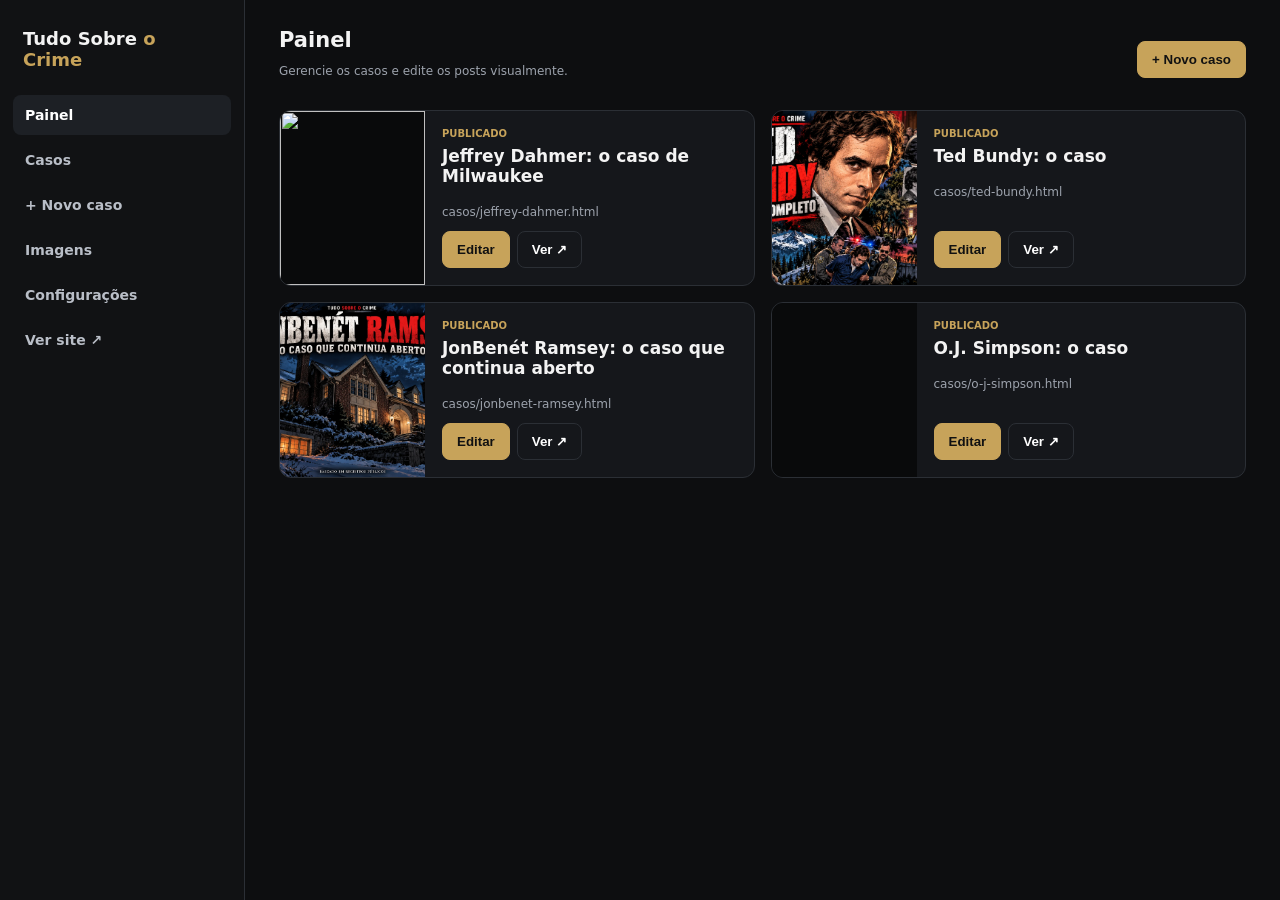
==== commit bd466b45: "Carrega correção definitiva do uploader de imagens" ====
--- a/admin/index.html
+++ b/admin/index.html
@@ -1 +1 @@
-<!doctype html><html lang="pt-BR"><head><meta charset="utf-8"><meta name="viewport" content="width=device-width,initial-scale=1"><title>Painel — Tudo Sobre o Crime</title><style>:root{--bg:#0d0e10;--p:#15171b;--p2:#1d2025;--line:#2b2f35;--text:#f3f3f3;--muted:#9da3ad;--gold:#c7a35a}*{box-sizing:border-box}body{margin:0;background:var(--bg);color:var(--text);font:14px system-ui,-apple-system,Segoe UI,Roboto,Arial}.app{min-height:100vh;display:flex}.side{width:245px;position:fixed;inset:0 auto 0 0;background:#111214;border-right:1px solid var(--line);padding:20px 13px;z-index:100}.logo{font-weight:800;font-size:18px;padding:8px 10px 25px}.logo b{color:var(--gold)}.nav{display:grid;gap:5px}.nav button{border:0;background:transparent;color:#b9bec7;text-align:left;padding:12px;border-radius:8px;cursor:pointer;font:inherit;font-weight:600;width:100%}.nav button:hover,.nav button.active{background:var(--p2);color:#fff}.main{margin-left:245px;width:calc(100% - 245px);padding:28px 34px}.top,.edithead{display:flex;justify-content:space-between;align-items:center;gap:16px;margin-bottom:20px}.top h1,.edithead h2{margin:0}.top p,.status{color:var(--muted);font-size:12px}.btn{border:1px solid var(--line);background:var(--p);color:#fff;padding:10px 14px;border-radius:8px;cursor:pointer;font-weight:600}.primary{background:var(--gold);color:#111;border-color:var(--gold)}.grid{display:grid;grid-template-columns:repeat(2,minmax(0,1fr));gap:16px}.case{background:var(--p);border:1px solid var(--line);border-radius:12px;overflow:hidden;display:flex;min-height:175px}.cover{width:145px;background:#090a0b;display:flex}.cover img{width:100%;height:100%;object-fit:cover}.case-body{padding:17px;display:flex;flex-direction:column;flex:1}.tag{color:var(--gold);font-size:10px;font-weight:800;text-transform:uppercase}.case h2{font-size:17px;margin:7px 0}.case p{color:var(--muted);font-size:12px}.actions{margin-top:auto;display:flex;gap:7px}.section{display:none}.section.active{display:block}.form{background:var(--p);border:1px solid var(--line);padding:18px;border-radius:10px}.field{margin-bottom:15px}.field label{display:block;font-size:12px;font-weight:700;margin-bottom:7px}.field input,.field textarea,.field select{width:100%;background:#0e0f11;color:#fff;border:1px solid var(--line);padding:11px;border-radius:7px;font:inherit}.hint{margin-top:5px;color:var(--muted);font-size:11px}.editor{background:#fff;color:#161616;border-radius:10px;overflow:visible;position:relative}.toolbar{background:#eee;border-bottom:1px solid #bbb;padding:8px;display:flex;gap:5px;flex-wrap:wrap;position:sticky;top:0;z-index:90;box-shadow:0 2px 8px rgba(0,0,0,.2)}.toolbar button{background:#fff;border:1px solid #ccc;border-radius:5px;padding:7px 10px;cursor:pointer;white-space:nowrap}.area{min-height:620px;padding:35px;outline:none;line-height:1.75;font:17px Georgia,serif}.area h1,.area h2,.area h3{font-family:system-ui,sans-serif;line-height:1.2}.area img{max-width:100%;height:auto;border-radius:6px}.mediaGrid{display:grid;grid-template-columns:repeat(4,1fr);gap:12px}.mediaItem{background:var(--p);border:1px solid var(--line);border-radius:8px;padding:8px}.mediaItem img{width:100%;aspect-ratio:1;object-fit:cover;border-radius:5px}.toast{position:fixed;right:20px;bottom:20px;background:#20242a;padding:13px 16px;border-radius:8px;border:1px solid var(--line);display:none;z-index:200}.ok{border-color:#65b77e}.bad{border-color:#d56767}@media(max-width:800px){.side{width:175px;padding:15px 9px}.logo{font-size:16px;padding:8px 10px 18px}.nav button{font-size:13px;text-align:left;padding:11px 10px}.main{margin-left:175px;width:calc(100% - 175px);padding:16px 12px}.grid{grid-template-columns:1fr}.mediaGrid{grid-template-columns:repeat(2,1fr)}.cover{width:105px}.edithead{align-items:flex-start;flex-direction:column}.top{align-items:flex-start;flex-direction:column}.area{padding:20px 14px;font-size:16px}.toolbar{top:0;padding:6px;gap:4px}.toolbar button{padding:7px 8px}.case{min-height:145px}.case h2{font-size:14px}}</style></head><body><div class="app"><aside class="side"><div class="logo">Tudo Sobre <b>o Crime</b></div><div class="nav"><button class="active" onclick="show('dashboard',this)">Painel</button><button onclick="show('cases',this)">Casos</button><button onclick="newCase()">+ Novo caso</button><button onclick="show('media',this);loadMedia()">Imagens</button><button onclick="show('settings',this)">Configurações</button><button onclick="window.open('../','_blank')">Ver site ↗</button></div></aside><main class="main"><section id="dashboard" class="section active"><div class="top"><div><h1>Painel</h1><p>Gerencie os casos e edite os posts visualmente.</p></div><button class="btn primary" onclick="newCase()">+ Novo caso</button></div><div class="grid" id="caseGrid"></div></section><section id="cases" class="section"><div class="top"><div><h1>Casos</h1><p>Todos os posts do site.</p></div><button class="btn primary" onclick="newCase()">+ Novo caso</button></div><div class="grid" id="caseGrid2"></div></section><section id="editor" class="section"><div class="edithead"><div><h2 id="editorHeading">Editor</h2><div class="status" id="editorStatus">Selecione um caso.</div></div><div style="display:flex;gap:8px"><button class="btn" onclick="show('cases')">Voltar</button><button class="btn primary" onclick="savePost()">Salvar no GitHub</button></div></div><div class="form" style="margin-bottom:12px"><div class="field"><label>Título</label><input id="title"></div><div class="field"><label>Link / URL do post</label><input id="slug" placeholder="ex.: oj-simpson-o-caso"><div class="hint">Gerado automaticamente a partir do título. Você pode alterar antes de publicar. Use apenas letras, números e hífens.</div></div><div class="field"><label>Descrição curta</label><textarea id="desc" rows="3"></textarea></div><div class="field"><label>Arquivo do post</label><input id="path" readonly></div><div class="field"><label>Capa do post</label><div style="display:flex;gap:8px;flex-wrap:wrap"><input id="coverPath" readonly placeholder="Nenhuma capa selecionada" style="flex:1;min-width:160px"><button class="btn" onclick="uploadCover()">Enviar capa</button><button class="btn primary" onclick="saveCover()">Salvar capa</button></div></div></div><div class="editor"><div class="toolbar"><button onclick="cmd('bold')"><b>B</b></button><button onclick="cmd('italic')"><i>I</i></button><button onclick="cmd('underline')"><u>U</u></button><button onclick="block('h1')">H1</button><button onclick="block('h2')">H2</button><button onclick="block('h3')">H3</button><button onclick="block('p')">¶</button><button onclick="cmd('insertUnorderedList')">Lista</button><button onclick="cmd('justifyCenter')">Centralizar</button><button onclick="cmd('justifyLeft')">Esquerda</button><button onclick="insertImage()">🖼 Imagem</button></div><div id="area" class="area" contenteditable="true"></div></div></section><section id="media" class="section"><div class="top"><div><h1>Imagens</h1><p>Biblioteca de imagens do site.</p></div><button class="btn primary" onclick="insertImage()">+ Enviar imagem</button></div><div id="mediaGrid" class="mediaGrid"></div></section><section id="settings" class="section"><div class="top"><div><h1>Configurações</h1><p>Conexão do painel com o GitHub.</p></div><button class="btn primary" onclick="saveToken()">Salvar token</button></div><div class="form"><div class="field"><label>Token GitHub</label><input id="token" type="password" placeholder="github_pat_..."></div><div class="status">O token fica armazenado somente neste navegador.</div></div></section></main></div><div id="toast" class="toast"></div><script>function show(id,btn){document.querySelectorAll('.section').forEach(x=>x.classList.remove('active'));document.getElementById(id).classList.add('active');if(btn){document.querySelectorAll('.nav button').forEach(x=>x.classList.remove('active'));btn.classList.add('active')}}function cmd(c,v=null){document.getElementById('area').focus();document.execCommand(c,false,v)}function block(v){cmd('formatBlock',v)}function notify(t,ok=true){const x=document.getElementById('toast');x.textContent=t;x.className='toast '+(ok?'ok':'bad');x.style.display='block';setTimeout(()=>x.style.display='none',3000)}</script><script src="editor.js?v=5"></script></body></html>+<!doctype html><html lang="pt-BR"><head><meta charset="utf-8"><meta name="viewport" content="width=device-width,initial-scale=1"><title>Painel — Tudo Sobre o Crime</title><style>:root{--bg:#0d0e10;--p:#15171b;--p2:#1d2025;--line:#2b2f35;--text:#f3f3f3;--muted:#9da3ad;--gold:#c7a35a}*{box-sizing:border-box}body{margin:0;background:var(--bg);color:var(--text);font:14px system-ui,-apple-system,Segoe UI,Roboto,Arial}.app{min-height:100vh;display:flex}.side{width:245px;position:fixed;inset:0 auto 0 0;background:#111214;border-right:1px solid var(--line);padding:20px 13px;z-index:100}.logo{font-weight:800;font-size:18px;padding:8px 10px 25px}.logo b{color:var(--gold)}.nav{display:grid;gap:5px}.nav button{border:0;background:transparent;color:#b9bec7;text-align:left;padding:12px;border-radius:8px;cursor:pointer;font:inherit;font-weight:600;width:100%}.nav button:hover,.nav button.active{background:var(--p2);color:#fff}.main{margin-left:245px;width:calc(100% - 245px);padding:28px 34px}.top,.edithead{display:flex;justify-content:space-between;align-items:center;gap:16px;margin-bottom:20px}.top h1,.edithead h2{margin:0}.top p,.status{color:var(--muted);font-size:12px}.btn{border:1px solid var(--line);background:var(--p);color:#fff;padding:10px 14px;border-radius:8px;cursor:pointer;font-weight:600}.primary{background:var(--gold);color:#111;border-color:var(--gold)}.grid{display:grid;grid-template-columns:repeat(2,minmax(0,1fr));gap:16px}.case{background:var(--p);border:1px solid var(--line);border-radius:12px;overflow:hidden;display:flex;min-height:175px}.cover{width:145px;background:#090a0b;display:flex}.cover img{width:100%;height:100%;object-fit:cover}.case-body{padding:17px;display:flex;flex-direction:column;flex:1}.tag{color:var(--gold);font-size:10px;font-weight:800;text-transform:uppercase}.case h2{font-size:17px;margin:7px 0}.case p{color:var(--muted);font-size:12px}.actions{margin-top:auto;display:flex;gap:7px}.section{display:none}.section.active{display:block}.form{background:var(--p);border:1px solid var(--line);padding:18px;border-radius:10px}.field{margin-bottom:15px}.field label{display:block;font-size:12px;font-weight:700;margin-bottom:7px}.field input,.field textarea,.field select{width:100%;background:#0e0f11;color:#fff;border:1px solid var(--line);padding:11px;border-radius:7px;font:inherit}.hint{margin-top:5px;color:var(--muted);font-size:11px}.editor{background:#fff;color:#161616;border-radius:10px;overflow:visible;position:relative}.toolbar{background:#eee;border-bottom:1px solid #bbb;padding:8px;display:flex;gap:5px;flex-wrap:wrap;position:sticky;top:0;z-index:90;box-shadow:0 2px 8px rgba(0,0,0,.2)}.toolbar button{background:#fff;border:1px solid #ccc;border-radius:5px;padding:7px 10px;cursor:pointer;white-space:nowrap}.area{min-height:620px;padding:35px;outline:none;line-height:1.75;font:17px Georgia,serif}.area h1,.area h2,.area h3{font-family:system-ui,sans-serif;line-height:1.2}.area img{max-width:100%;height:auto;border-radius:6px}.mediaGrid{display:grid;grid-template-columns:repeat(4,1fr);gap:12px}.mediaItem{background:var(--p);border:1px solid var(--line);border-radius:8px;padding:8px}.mediaItem img{width:100%;aspect-ratio:1;object-fit:cover;border-radius:5px}.toast{position:fixed;right:20px;bottom:20px;background:#20242a;padding:13px 16px;border-radius:8px;border:1px solid var(--line);display:none;z-index:200}.ok{border-color:#65b77e}.bad{border-color:#d56767}@media(max-width:800px){.side{width:175px;padding:15px 9px}.logo{font-size:16px;padding:8px 10px 18px}.nav button{font-size:13px;text-align:left;padding:11px 10px}.main{margin-left:175px;width:calc(100% - 175px);padding:16px 12px}.grid{grid-template-columns:1fr}.mediaGrid{grid-template-columns:repeat(2,1fr)}.cover{width:105px}.edithead{align-items:flex-start;flex-direction:column}.top{align-items:flex-start;flex-direction:column}.area{padding:20px 14px;font-size:16px}.toolbar{top:0;padding:6px;gap:4px}.toolbar button{padding:7px 8px}.case{min-height:145px}.case h2{font-size:14px}}</style></head><body><div class="app"><aside class="side"><div class="logo">Tudo Sobre <b>o Crime</b></div><div class="nav"><button class="active" onclick="show('dashboard',this)">Painel</button><button onclick="show('cases',this)">Casos</button><button onclick="newCase()">+ Novo caso</button><button onclick="show('media',this);loadMedia()">Imagens</button><button onclick="show('settings',this)">Configurações</button><button onclick="window.open('../','_blank')">Ver site ↗</button></div></aside><main class="main"><section id="dashboard" class="section active"><div class="top"><div><h1>Painel</h1><p>Gerencie os casos e edite os posts visualmente.</p></div><button class="btn primary" onclick="newCase()">+ Novo caso</button></div><div class="grid" id="caseGrid"></div></section><section id="cases" class="section"><div class="top"><div><h1>Casos</h1><p>Todos os posts do site.</p></div><button class="btn primary" onclick="newCase()">+ Novo caso</button></div><div class="grid" id="caseGrid2"></div></section><section id="editor" class="section"><div class="edithead"><div><h2 id="editorHeading">Editor</h2><div class="status" id="editorStatus">Selecione um caso.</div></div><div style="display:flex;gap:8px"><button class="btn" onclick="show('cases')">Voltar</button><button class="btn primary" onclick="savePost()">Salvar no GitHub</button></div></div><div class="form" style="margin-bottom:12px"><div class="field"><label>Título</label><input id="title"></div><div class="field"><label>Link / URL do post</label><input id="slug" placeholder="ex.: oj-simpson-o-caso"><div class="hint">Gerado automaticamente a partir do título. Você pode alterar antes de publicar. Use apenas letras, números e hífens.</div></div><div class="field"><label>Descrição curta</label><textarea id="desc" rows="3"></textarea></div><div class="field"><label>Arquivo do post</label><input id="path" readonly></div><div class="field"><label>Capa do post</label><div style="display:flex;gap:8px;flex-wrap:wrap"><input id="coverPath" readonly placeholder="Nenhuma capa selecionada" style="flex:1;min-width:160px"><button class="btn" onclick="uploadCover()">Enviar capa</button><button class="btn primary" onclick="saveCover()">Salvar capa</button></div></div></div><div class="editor"><div class="toolbar"><button onclick="cmd('bold')"><b>B</b></button><button onclick="cmd('italic')"><i>I</i></button><button onclick="cmd('underline')"><u>U</u></button><button onclick="block('h1')">H1</button><button onclick="block('h2')">H2</button><button onclick="block('h3')">H3</button><button onclick="block('p')">¶</button><button onclick="cmd('insertUnorderedList')">Lista</button><button onclick="cmd('justifyCenter')">Centralizar</button><button onclick="cmd('justifyLeft')">Esquerda</button><button onclick="insertImage()">🖼 Imagem</button></div><div id="area" class="area" contenteditable="true"></div></div></section><section id="media" class="section"><div class="top"><div><h1>Imagens</h1><p>Biblioteca de imagens do site.</p></div><button class="btn primary" onclick="insertImage()">+ Enviar imagem</button></div><div id="mediaGrid" class="mediaGrid"></div></section><section id="settings" class="section"><div class="top"><div><h1>Configurações</h1><p>Conexão do painel com o GitHub.</p></div><button class="btn primary" onclick="saveToken()">Salvar token</button></div><div class="form"><div class="field"><label>Token GitHub</label><input id="token" type="password" placeholder="github_pat_..."></div><div class="status">O token fica armazenado somente neste navegador.</div></div></section></main></div><div id="toast" class="toast"></div><script>function show(id,btn){document.querySelectorAll('.section').forEach(x=>x.classList.remove('active'));document.getElementById(id).classList.add('active');if(btn){document.querySelectorAll('.nav button').forEach(x=>x.classList.remove('active'));btn.classList.add('active')}}function cmd(c,v=null){document.getElementById('area').focus();document.execCommand(c,false,v)}function block(v){cmd('formatBlock',v)}function notify(t,ok=true){const x=document.getElementById('toast');x.textContent=t;x.className='toast '+(ok?'ok':'bad');x.style.display='block';setTimeout(()=>x.style.display='none',3000)}</script><script src="editor.js?v=5"></script><script src="image-fix.js?v=1"></script></body></html>
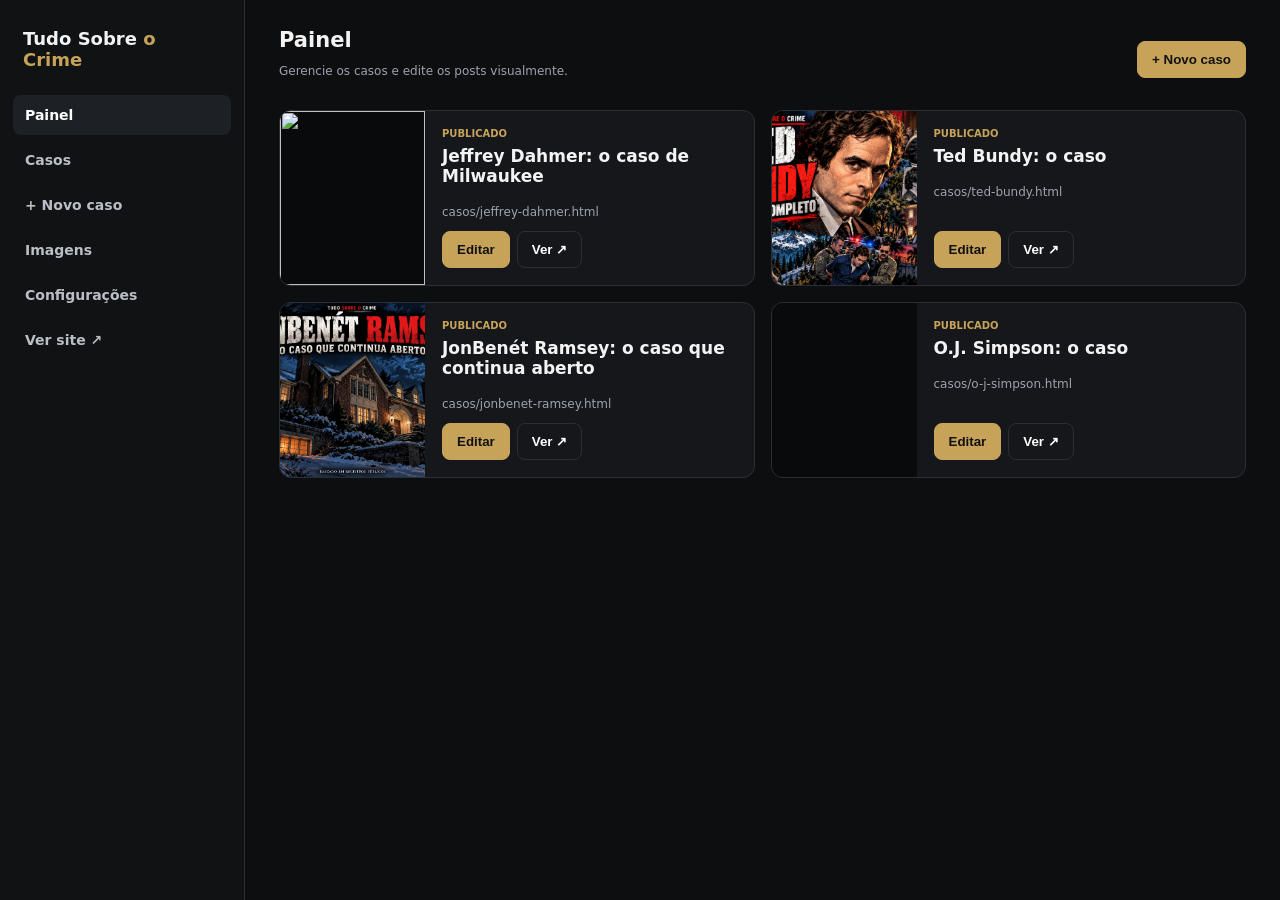
==== commit a637fb40: "Ativa correção definitiva do editor de imagens e conflitos de SHA" ====
--- a/admin/index.html
+++ b/admin/index.html
@@ -1 +1 @@
-<!doctype html><html lang="pt-BR"><head><meta charset="utf-8"><meta name="viewport" content="width=device-width,initial-scale=1"><title>Painel — Tudo Sobre o Crime</title><style>:root{--bg:#0d0e10;--p:#15171b;--p2:#1d2025;--line:#2b2f35;--text:#f3f3f3;--muted:#9da3ad;--gold:#c7a35a}*{box-sizing:border-box}body{margin:0;background:var(--bg);color:var(--text);font:14px system-ui,-apple-system,Segoe UI,Roboto,Arial}.app{min-height:100vh;display:flex}.side{width:245px;position:fixed;inset:0 auto 0 0;background:#111214;border-right:1px solid var(--line);padding:20px 13px;z-index:100}.logo{font-weight:800;font-size:18px;padding:8px 10px 25px}.logo b{color:var(--gold)}.nav{display:grid;gap:5px}.nav button{border:0;background:transparent;color:#b9bec7;text-align:left;padding:12px;border-radius:8px;cursor:pointer;font:inherit;font-weight:600;width:100%}.nav button:hover,.nav button.active{background:var(--p2);color:#fff}.main{margin-left:245px;width:calc(100% - 245px);padding:28px 34px}.top,.edithead{display:flex;justify-content:space-between;align-items:center;gap:16px;margin-bottom:20px}.top h1,.edithead h2{margin:0}.top p,.status{color:var(--muted);font-size:12px}.btn{border:1px solid var(--line);background:var(--p);color:#fff;padding:10px 14px;border-radius:8px;cursor:pointer;font-weight:600}.primary{background:var(--gold);color:#111;border-color:var(--gold)}.grid{display:grid;grid-template-columns:repeat(2,minmax(0,1fr));gap:16px}.case{background:var(--p);border:1px solid var(--line);border-radius:12px;overflow:hidden;display:flex;min-height:175px}.cover{width:145px;background:#090a0b;display:flex}.cover img{width:100%;height:100%;object-fit:cover}.case-body{padding:17px;display:flex;flex-direction:column;flex:1}.tag{color:var(--gold);font-size:10px;font-weight:800;text-transform:uppercase}.case h2{font-size:17px;margin:7px 0}.case p{color:var(--muted);font-size:12px}.actions{margin-top:auto;display:flex;gap:7px}.section{display:none}.section.active{display:block}.form{background:var(--p);border:1px solid var(--line);padding:18px;border-radius:10px}.field{margin-bottom:15px}.field label{display:block;font-size:12px;font-weight:700;margin-bottom:7px}.field input,.field textarea,.field select{width:100%;background:#0e0f11;color:#fff;border:1px solid var(--line);padding:11px;border-radius:7px;font:inherit}.hint{margin-top:5px;color:var(--muted);font-size:11px}.editor{background:#fff;color:#161616;border-radius:10px;overflow:visible;position:relative}.toolbar{background:#eee;border-bottom:1px solid #bbb;padding:8px;display:flex;gap:5px;flex-wrap:wrap;position:sticky;top:0;z-index:90;box-shadow:0 2px 8px rgba(0,0,0,.2)}.toolbar button{background:#fff;border:1px solid #ccc;border-radius:5px;padding:7px 10px;cursor:pointer;white-space:nowrap}.area{min-height:620px;padding:35px;outline:none;line-height:1.75;font:17px Georgia,serif}.area h1,.area h2,.area h3{font-family:system-ui,sans-serif;line-height:1.2}.area img{max-width:100%;height:auto;border-radius:6px}.mediaGrid{display:grid;grid-template-columns:repeat(4,1fr);gap:12px}.mediaItem{background:var(--p);border:1px solid var(--line);border-radius:8px;padding:8px}.mediaItem img{width:100%;aspect-ratio:1;object-fit:cover;border-radius:5px}.toast{position:fixed;right:20px;bottom:20px;background:#20242a;padding:13px 16px;border-radius:8px;border:1px solid var(--line);display:none;z-index:200}.ok{border-color:#65b77e}.bad{border-color:#d56767}@media(max-width:800px){.side{width:175px;padding:15px 9px}.logo{font-size:16px;padding:8px 10px 18px}.nav button{font-size:13px;text-align:left;padding:11px 10px}.main{margin-left:175px;width:calc(100% - 175px);padding:16px 12px}.grid{grid-template-columns:1fr}.mediaGrid{grid-template-columns:repeat(2,1fr)}.cover{width:105px}.edithead{align-items:flex-start;flex-direction:column}.top{align-items:flex-start;flex-direction:column}.area{padding:20px 14px;font-size:16px}.toolbar{top:0;padding:6px;gap:4px}.toolbar button{padding:7px 8px}.case{min-height:145px}.case h2{font-size:14px}}</style></head><body><div class="app"><aside class="side"><div class="logo">Tudo Sobre <b>o Crime</b></div><div class="nav"><button class="active" onclick="show('dashboard',this)">Painel</button><button onclick="show('cases',this)">Casos</button><button onclick="newCase()">+ Novo caso</button><button onclick="show('media',this);loadMedia()">Imagens</button><button onclick="show('settings',this)">Configurações</button><button onclick="window.open('../','_blank')">Ver site ↗</button></div></aside><main class="main"><section id="dashboard" class="section active"><div class="top"><div><h1>Painel</h1><p>Gerencie os casos e edite os posts visualmente.</p></div><button class="btn primary" onclick="newCase()">+ Novo caso</button></div><div class="grid" id="caseGrid"></div></section><section id="cases" class="section"><div class="top"><div><h1>Casos</h1><p>Todos os posts do site.</p></div><button class="btn primary" onclick="newCase()">+ Novo caso</button></div><div class="grid" id="caseGrid2"></div></section><section id="editor" class="section"><div class="edithead"><div><h2 id="editorHeading">Editor</h2><div class="status" id="editorStatus">Selecione um caso.</div></div><div style="display:flex;gap:8px"><button class="btn" onclick="show('cases')">Voltar</button><button class="btn primary" onclick="savePost()">Salvar no GitHub</button></div></div><div class="form" style="margin-bottom:12px"><div class="field"><label>Título</label><input id="title"></div><div class="field"><label>Link / URL do post</label><input id="slug" placeholder="ex.: oj-simpson-o-caso"><div class="hint">Gerado automaticamente a partir do título. Você pode alterar antes de publicar. Use apenas letras, números e hífens.</div></div><div class="field"><label>Descrição curta</label><textarea id="desc" rows="3"></textarea></div><div class="field"><label>Arquivo do post</label><input id="path" readonly></div><div class="field"><label>Capa do post</label><div style="display:flex;gap:8px;flex-wrap:wrap"><input id="coverPath" readonly placeholder="Nenhuma capa selecionada" style="flex:1;min-width:160px"><button class="btn" onclick="uploadCover()">Enviar capa</button><button class="btn primary" onclick="saveCover()">Salvar capa</button></div></div></div><div class="editor"><div class="toolbar"><button onclick="cmd('bold')"><b>B</b></button><button onclick="cmd('italic')"><i>I</i></button><button onclick="cmd('underline')"><u>U</u></button><button onclick="block('h1')">H1</button><button onclick="block('h2')">H2</button><button onclick="block('h3')">H3</button><button onclick="block('p')">¶</button><button onclick="cmd('insertUnorderedList')">Lista</button><button onclick="cmd('justifyCenter')">Centralizar</button><button onclick="cmd('justifyLeft')">Esquerda</button><button onclick="insertImage()">🖼 Imagem</button></div><div id="area" class="area" contenteditable="true"></div></div></section><section id="media" class="section"><div class="top"><div><h1>Imagens</h1><p>Biblioteca de imagens do site.</p></div><button class="btn primary" onclick="insertImage()">+ Enviar imagem</button></div><div id="mediaGrid" class="mediaGrid"></div></section><section id="settings" class="section"><div class="top"><div><h1>Configurações</h1><p>Conexão do painel com o GitHub.</p></div><button class="btn primary" onclick="saveToken()">Salvar token</button></div><div class="form"><div class="field"><label>Token GitHub</label><input id="token" type="password" placeholder="github_pat_..."></div><div class="status">O token fica armazenado somente neste navegador.</div></div></section></main></div><div id="toast" class="toast"></div><script>function show(id,btn){document.querySelectorAll('.section').forEach(x=>x.classList.remove('active'));document.getElementById(id).classList.add('active');if(btn){document.querySelectorAll('.nav button').forEach(x=>x.classList.remove('active'));btn.classList.add('active')}}function cmd(c,v=null){document.getElementById('area').focus();document.execCommand(c,false,v)}function block(v){cmd('formatBlock',v)}function notify(t,ok=true){const x=document.getElementById('toast');x.textContent=t;x.className='toast '+(ok?'ok':'bad');x.style.display='block';setTimeout(()=>x.style.display='none',3000)}</script><script src="editor.js?v=5"></script><script src="image-fix.js?v=1"></script></body></html>+<!doctype html><html lang="pt-BR"><head><meta charset="utf-8"><meta name="viewport" content="width=device-width,initial-scale=1"><title>Painel — Tudo Sobre o Crime</title><style>:root{--bg:#0d0e10;--p:#15171b;--p2:#1d2025;--line:#2b2f35;--text:#f3f3f3;--muted:#9da3ad;--gold:#c7a35a}*{box-sizing:border-box}body{margin:0;background:var(--bg);color:var(--text);font:14px system-ui,-apple-system,Segoe UI,Roboto,Arial}.app{min-height:100vh;display:flex}.side{width:245px;position:fixed;inset:0 auto 0 0;background:#111214;border-right:1px solid var(--line);padding:20px 13px;z-index:100}.logo{font-weight:800;font-size:18px;padding:8px 10px 25px}.logo b{color:var(--gold)}.nav{display:grid;gap:5px}.nav button{border:0;background:transparent;color:#b9bec7;text-align:left;padding:12px;border-radius:8px;cursor:pointer;font:inherit;font-weight:600;width:100%}.nav button:hover,.nav button.active{background:var(--p2);color:#fff}.main{margin-left:245px;width:calc(100% - 245px);padding:28px 34px}.top,.edithead{display:flex;justify-content:space-between;align-items:center;gap:16px;margin-bottom:20px}.top h1,.edithead h2{margin:0}.top p,.status{color:var(--muted);font-size:12px}.btn{border:1px solid var(--line);background:var(--p);color:#fff;padding:10px 14px;border-radius:8px;cursor:pointer;font-weight:600}.primary{background:var(--gold);color:#111;border-color:var(--gold)}.grid{display:grid;grid-template-columns:repeat(2,minmax(0,1fr));gap:16px}.case{background:var(--p);border:1px solid var(--line);border-radius:12px;overflow:hidden;display:flex;min-height:175px}.cover{width:145px;background:#090a0b;display:flex}.cover img{width:100%;height:100%;object-fit:cover}.case-body{padding:17px;display:flex;flex-direction:column;flex:1}.tag{color:var(--gold);font-size:10px;font-weight:800;text-transform:uppercase}.case h2{font-size:17px;margin:7px 0}.case p{color:var(--muted);font-size:12px}.actions{margin-top:auto;display:flex;gap:7px}.section{display:none}.section.active{display:block}.form{background:var(--p);border:1px solid var(--line);padding:18px;border-radius:10px}.field{margin-bottom:15px}.field label{display:block;font-size:12px;font-weight:700;margin-bottom:7px}.field input,.field textarea,.field select{width:100%;background:#0e0f11;color:#fff;border:1px solid var(--line);padding:11px;border-radius:7px;font:inherit}.hint{margin-top:5px;color:var(--muted);font-size:11px}.editor{background:#fff;color:#161616;border-radius:10px;overflow:visible;position:relative}.toolbar{background:#eee;border-bottom:1px solid #bbb;padding:8px;display:flex;gap:5px;flex-wrap:wrap;position:sticky;top:0;z-index:90;box-shadow:0 2px 8px rgba(0,0,0,.2)}.toolbar button{background:#fff;border:1px solid #ccc;border-radius:5px;padding:7px 10px;cursor:pointer;white-space:nowrap}.area{min-height:620px;padding:35px;outline:none;line-height:1.75;font:17px Georgia,serif}.area h1,.area h2,.area h3{font-family:system-ui,sans-serif;line-height:1.2}.area img{max-width:100%;height:auto;border-radius:6px}.mediaGrid{display:grid;grid-template-columns:repeat(4,1fr);gap:12px}.mediaItem{background:var(--p);border:1px solid var(--line);border-radius:8px;padding:8px}.mediaItem img{width:100%;aspect-ratio:1;object-fit:cover;border-radius:5px}.toast{position:fixed;right:20px;bottom:20px;background:#20242a;padding:13px 16px;border-radius:8px;border:1px solid var(--line);display:none;z-index:200}.ok{border-color:#65b77e}.bad{border-color:#d56767}@media(max-width:800px){.side{width:175px;padding:15px 9px}.logo{font-size:16px;padding:8px 10px 18px}.nav button{font-size:13px;text-align:left;padding:11px 10px}.main{margin-left:175px;width:calc(100% - 175px);padding:16px 12px}.grid{grid-template-columns:1fr}.mediaGrid{grid-template-columns:repeat(2,1fr)}.cover{width:105px}.edithead{align-items:flex-start;flex-direction:column}.top{align-items:flex-start;flex-direction:column}.area{padding:20px 14px;font-size:16px}.toolbar{top:0;padding:6px;gap:4px}.toolbar button{padding:7px 8px}.case{min-height:145px}.case h2{font-size:14px}}</style></head><body><div class="app"><aside class="side"><div class="logo">Tudo Sobre <b>o Crime</b></div><div class="nav"><button class="active" onclick="show('dashboard',this)">Painel</button><button onclick="show('cases',this)">Casos</button><button onclick="newCase()">+ Novo caso</button><button onclick="show('media',this);loadMedia()">Imagens</button><button onclick="show('settings',this)">Configurações</button><button onclick="window.open('../','_blank')">Ver site ↗</button></div></aside><main class="main"><section id="dashboard" class="section active"><div class="top"><div><h1>Painel</h1><p>Gerencie os casos e edite os posts visualmente.</p></div><button class="btn primary" onclick="newCase()">+ Novo caso</button></div><div class="grid" id="caseGrid"></div></section><section id="cases" class="section"><div class="top"><div><h1>Casos</h1><p>Todos os posts do site.</p></div><button class="btn primary" onclick="newCase()">+ Novo caso</button></div><div class="grid" id="caseGrid2"></div></section><section id="editor" class="section"><div class="edithead"><div><h2 id="editorHeading">Editor</h2><div class="status" id="editorStatus">Selecione um caso.</div></div><div style="display:flex;gap:8px"><button class="btn" onclick="show('cases')">Voltar</button><button class="btn primary" onclick="savePost()">Salvar no GitHub</button></div></div><div class="form" style="margin-bottom:12px"><div class="field"><label>Título</label><input id="title"></div><div class="field"><label>Link / URL do post</label><input id="slug" placeholder="ex.: oj-simpson-o-caso"><div class="hint">Gerado automaticamente a partir do título. Você pode alterar antes de publicar. Use apenas letras, números e hífens.</div></div><div class="field"><label>Descrição curta</label><textarea id="desc" rows="3"></textarea></div><div class="field"><label>Arquivo do post</label><input id="path" readonly></div><div class="field"><label>Capa do post</label><div style="display:flex;gap:8px;flex-wrap:wrap"><input id="coverPath" readonly placeholder="Nenhuma capa selecionada" style="flex:1;min-width:160px"><button class="btn" onclick="uploadCover()">Enviar capa</button><button class="btn primary" onclick="saveCover()">Salvar capa</button></div></div></div><div class="editor"><div class="toolbar"><button onclick="cmd('bold')"><b>B</b></button><button onclick="cmd('italic')"><i>I</i></button><button onclick="cmd('underline')"><u>U</u></button><button onclick="block('h1')">H1</button><button onclick="block('h2')">H2</button><button onclick="block('h3')">H3</button><button onclick="block('p')">¶</button><button onclick="cmd('insertUnorderedList')">Lista</button><button onclick="cmd('justifyCenter')">Centralizar</button><button onclick="cmd('justifyLeft')">Esquerda</button><button onclick="insertImage()">🖼 Imagem</button></div><div id="area" class="area" contenteditable="true"></div></div></section><section id="media" class="section"><div class="top"><div><h1>Imagens</h1><p>Biblioteca de imagens do site.</p></div><button class="btn primary" onclick="insertImage()">+ Enviar imagem</button></div><div id="mediaGrid" class="mediaGrid"></div></section><section id="settings" class="section"><div class="top"><div><h1>Configurações</h1><p>Conexão do painel com o GitHub.</p></div><button class="btn primary" onclick="saveToken()">Salvar token</button></div><div class="form"><div class="field"><label>Token GitHub</label><input id="token" type="password" placeholder="github_pat_..."></div><div class="status">O token fica armazenado somente neste navegador.</div></div></section></main></div><div id="toast" class="toast"></div><script>function show(id,btn){document.querySelectorAll('.section').forEach(x=>x.classList.remove('active'));document.getElementById(id).classList.add('active');if(btn){document.querySelectorAll('.nav button').forEach(x=>x.classList.remove('active'));btn.classList.add('active')}}function cmd(c,v=null){document.getElementById('area').focus();document.execCommand(c,false,v)}function block(v){cmd('formatBlock',v)}function notify(t,ok=true){const x=document.getElementById('toast');x.textContent=t;x.className='toast '+(ok?'ok':'bad');x.style.display='block';setTimeout(()=>x.style.display='none',3000)}</script><script src="editor.js?v=6"></script><script src="image-fix.js?v=2"></script><script src="editor-fix-v2.js?v=1"></script></body></html>
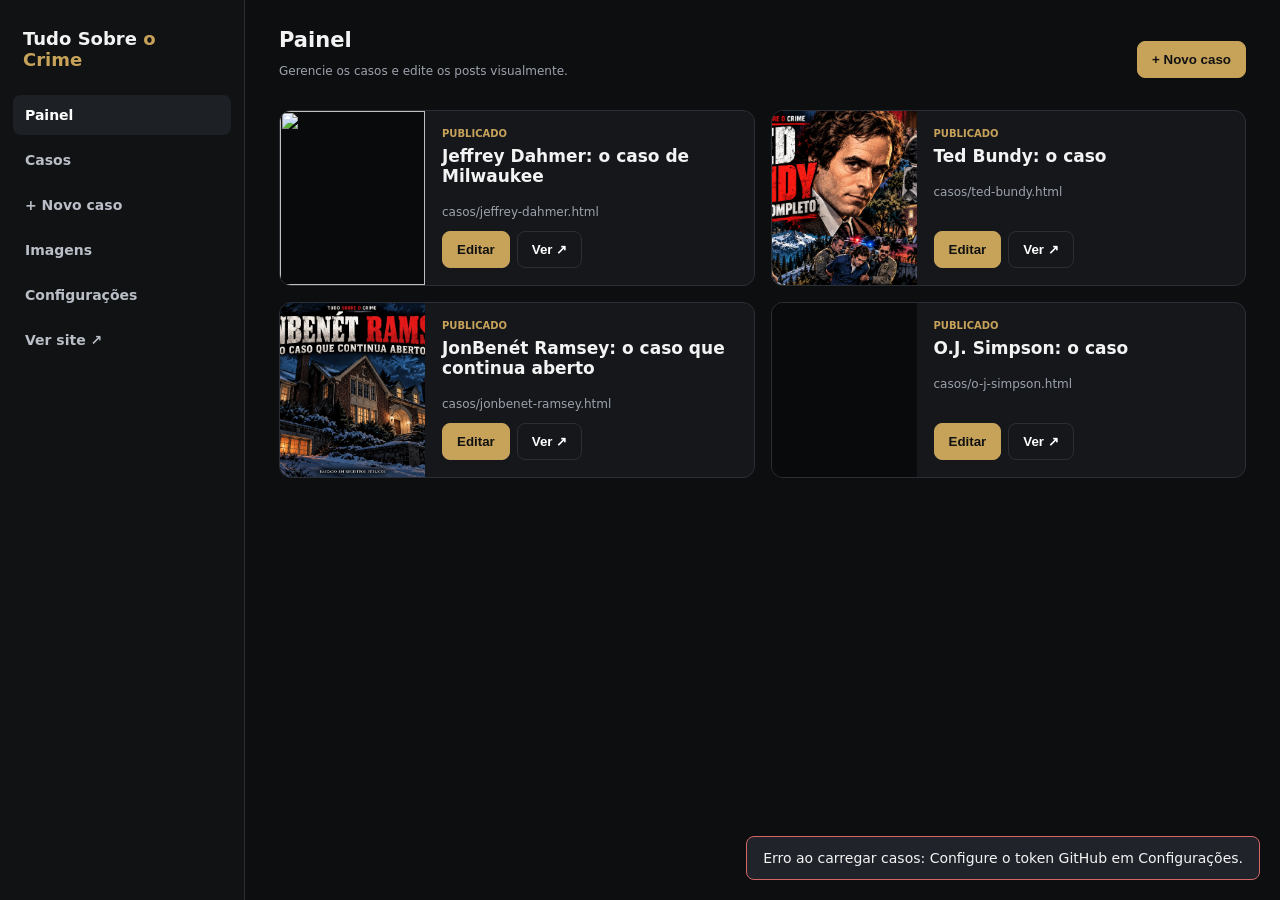
==== commit b860a72a: "Atualiza cache do painel para correções do editor" ====
--- a/admin/index.html
+++ b/admin/index.html
@@ -1 +1 @@
-<!doctype html><html lang="pt-BR"><head><meta charset="utf-8"><meta name="viewport" content="width=device-width,initial-scale=1"><title>Painel — Tudo Sobre o Crime</title><style>:root{--bg:#0d0e10;--p:#15171b;--p2:#1d2025;--line:#2b2f35;--text:#f3f3f3;--muted:#9da3ad;--gold:#c7a35a}*{box-sizing:border-box}body{margin:0;background:var(--bg);color:var(--text);font:14px system-ui,-apple-system,Segoe UI,Roboto,Arial}.app{min-height:100vh;display:flex}.side{width:245px;position:fixed;inset:0 auto 0 0;background:#111214;border-right:1px solid var(--line);padding:20px 13px;z-index:100}.logo{font-weight:800;font-size:18px;padding:8px 10px 25px}.logo b{color:var(--gold)}.nav{display:grid;gap:5px}.nav button{border:0;background:transparent;color:#b9bec7;text-align:left;padding:12px;border-radius:8px;cursor:pointer;font:inherit;font-weight:600;width:100%}.nav button:hover,.nav button.active{background:var(--p2);color:#fff}.main{margin-left:245px;width:calc(100% - 245px);padding:28px 34px}.top,.edithead{display:flex;justify-content:space-between;align-items:center;gap:16px;margin-bottom:20px}.top h1,.edithead h2{margin:0}.top p,.status{color:var(--muted);font-size:12px}.btn{border:1px solid var(--line);background:var(--p);color:#fff;padding:10px 14px;border-radius:8px;cursor:pointer;font-weight:600}.primary{background:var(--gold);color:#111;border-color:var(--gold)}.grid{display:grid;grid-template-columns:repeat(2,minmax(0,1fr));gap:16px}.case{background:var(--p);border:1px solid var(--line);border-radius:12px;overflow:hidden;display:flex;min-height:175px}.cover{width:145px;background:#090a0b;display:flex}.cover img{width:100%;height:100%;object-fit:cover}.case-body{padding:17px;display:flex;flex-direction:column;flex:1}.tag{color:var(--gold);font-size:10px;font-weight:800;text-transform:uppercase}.case h2{font-size:17px;margin:7px 0}.case p{color:var(--muted);font-size:12px}.actions{margin-top:auto;display:flex;gap:7px}.section{display:none}.section.active{display:block}.form{background:var(--p);border:1px solid var(--line);padding:18px;border-radius:10px}.field{margin-bottom:15px}.field label{display:block;font-size:12px;font-weight:700;margin-bottom:7px}.field input,.field textarea,.field select{width:100%;background:#0e0f11;color:#fff;border:1px solid var(--line);padding:11px;border-radius:7px;font:inherit}.hint{margin-top:5px;color:var(--muted);font-size:11px}.editor{background:#fff;color:#161616;border-radius:10px;overflow:visible;position:relative}.toolbar{background:#eee;border-bottom:1px solid #bbb;padding:8px;display:flex;gap:5px;flex-wrap:wrap;position:sticky;top:0;z-index:90;box-shadow:0 2px 8px rgba(0,0,0,.2)}.toolbar button{background:#fff;border:1px solid #ccc;border-radius:5px;padding:7px 10px;cursor:pointer;white-space:nowrap}.area{min-height:620px;padding:35px;outline:none;line-height:1.75;font:17px Georgia,serif}.area h1,.area h2,.area h3{font-family:system-ui,sans-serif;line-height:1.2}.area img{max-width:100%;height:auto;border-radius:6px}.mediaGrid{display:grid;grid-template-columns:repeat(4,1fr);gap:12px}.mediaItem{background:var(--p);border:1px solid var(--line);border-radius:8px;padding:8px}.mediaItem img{width:100%;aspect-ratio:1;object-fit:cover;border-radius:5px}.toast{position:fixed;right:20px;bottom:20px;background:#20242a;padding:13px 16px;border-radius:8px;border:1px solid var(--line);display:none;z-index:200}.ok{border-color:#65b77e}.bad{border-color:#d56767}@media(max-width:800px){.side{width:175px;padding:15px 9px}.logo{font-size:16px;padding:8px 10px 18px}.nav button{font-size:13px;text-align:left;padding:11px 10px}.main{margin-left:175px;width:calc(100% - 175px);padding:16px 12px}.grid{grid-template-columns:1fr}.mediaGrid{grid-template-columns:repeat(2,1fr)}.cover{width:105px}.edithead{align-items:flex-start;flex-direction:column}.top{align-items:flex-start;flex-direction:column}.area{padding:20px 14px;font-size:16px}.toolbar{top:0;padding:6px;gap:4px}.toolbar button{padding:7px 8px}.case{min-height:145px}.case h2{font-size:14px}}</style></head><body><div class="app"><aside class="side"><div class="logo">Tudo Sobre <b>o Crime</b></div><div class="nav"><button class="active" onclick="show('dashboard',this)">Painel</button><button onclick="show('cases',this)">Casos</button><button onclick="newCase()">+ Novo caso</button><button onclick="show('media',this);loadMedia()">Imagens</button><button onclick="show('settings',this)">Configurações</button><button onclick="window.open('../','_blank')">Ver site ↗</button></div></aside><main class="main"><section id="dashboard" class="section active"><div class="top"><div><h1>Painel</h1><p>Gerencie os casos e edite os posts visualmente.</p></div><button class="btn primary" onclick="newCase()">+ Novo caso</button></div><div class="grid" id="caseGrid"></div></section><section id="cases" class="section"><div class="top"><div><h1>Casos</h1><p>Todos os posts do site.</p></div><button class="btn primary" onclick="newCase()">+ Novo caso</button></div><div class="grid" id="caseGrid2"></div></section><section id="editor" class="section"><div class="edithead"><div><h2 id="editorHeading">Editor</h2><div class="status" id="editorStatus">Selecione um caso.</div></div><div style="display:flex;gap:8px"><button class="btn" onclick="show('cases')">Voltar</button><button class="btn primary" onclick="savePost()">Salvar no GitHub</button></div></div><div class="form" style="margin-bottom:12px"><div class="field"><label>Título</label><input id="title"></div><div class="field"><label>Link / URL do post</label><input id="slug" placeholder="ex.: oj-simpson-o-caso"><div class="hint">Gerado automaticamente a partir do título. Você pode alterar antes de publicar. Use apenas letras, números e hífens.</div></div><div class="field"><label>Descrição curta</label><textarea id="desc" rows="3"></textarea></div><div class="field"><label>Arquivo do post</label><input id="path" readonly></div><div class="field"><label>Capa do post</label><div style="display:flex;gap:8px;flex-wrap:wrap"><input id="coverPath" readonly placeholder="Nenhuma capa selecionada" style="flex:1;min-width:160px"><button class="btn" onclick="uploadCover()">Enviar capa</button><button class="btn primary" onclick="saveCover()">Salvar capa</button></div></div></div><div class="editor"><div class="toolbar"><button onclick="cmd('bold')"><b>B</b></button><button onclick="cmd('italic')"><i>I</i></button><button onclick="cmd('underline')"><u>U</u></button><button onclick="block('h1')">H1</button><button onclick="block('h2')">H2</button><button onclick="block('h3')">H3</button><button onclick="block('p')">¶</button><button onclick="cmd('insertUnorderedList')">Lista</button><button onclick="cmd('justifyCenter')">Centralizar</button><button onclick="cmd('justifyLeft')">Esquerda</button><button onclick="insertImage()">🖼 Imagem</button></div><div id="area" class="area" contenteditable="true"></div></div></section><section id="media" class="section"><div class="top"><div><h1>Imagens</h1><p>Biblioteca de imagens do site.</p></div><button class="btn primary" onclick="insertImage()">+ Enviar imagem</button></div><div id="mediaGrid" class="mediaGrid"></div></section><section id="settings" class="section"><div class="top"><div><h1>Configurações</h1><p>Conexão do painel com o GitHub.</p></div><button class="btn primary" onclick="saveToken()">Salvar token</button></div><div class="form"><div class="field"><label>Token GitHub</label><input id="token" type="password" placeholder="github_pat_..."></div><div class="status">O token fica armazenado somente neste navegador.</div></div></section></main></div><div id="toast" class="toast"></div><script>function show(id,btn){document.querySelectorAll('.section').forEach(x=>x.classList.remove('active'));document.getElementById(id).classList.add('active');if(btn){document.querySelectorAll('.nav button').forEach(x=>x.classList.remove('active'));btn.classList.add('active')}}function cmd(c,v=null){document.getElementById('area').focus();document.execCommand(c,false,v)}function block(v){cmd('formatBlock',v)}function notify(t,ok=true){const x=document.getElementById('toast');x.textContent=t;x.className='toast '+(ok?'ok':'bad');x.style.display='block';setTimeout(()=>x.style.display='none',3000)}</script><script src="editor.js?v=6"></script><script src="image-fix.js?v=2"></script><script src="editor-fix-v2.js?v=1"></script></body></html>+<!doctype html><html lang="pt-BR"><head><meta charset="utf-8"><meta name="viewport" content="width=device-width,initial-scale=1"><title>Painel — Tudo Sobre o Crime</title><style>:root{--bg:#0d0e10;--p:#15171b;--p2:#1d2025;--line:#2b2f35;--text:#f3f3f3;--muted:#9da3ad;--gold:#c7a35a}*{box-sizing:border-box}body{margin:0;background:var(--bg);color:var(--text);font:14px system-ui,-apple-system,Segoe UI,Roboto,Arial}.app{min-height:100vh;display:flex}.side{width:245px;position:fixed;inset:0 auto 0 0;background:#111214;border-right:1px solid var(--line);padding:20px 13px;z-index:100}.logo{font-weight:800;font-size:18px;padding:8px 10px 25px}.logo b{color:var(--gold)}.nav{display:grid;gap:5px}.nav button{border:0;background:transparent;color:#b9bec7;text-align:left;padding:12px;border-radius:8px;cursor:pointer;font:inherit;font-weight:600;width:100%}.nav button:hover,.nav button.active{background:var(--p2);color:#fff}.main{margin-left:245px;width:calc(100% - 245px);padding:28px 34px}.top,.edithead{display:flex;justify-content:space-between;align-items:center;gap:16px;margin-bottom:20px}.top h1,.edithead h2{margin:0}.top p,.status{color:var(--muted);font-size:12px}.btn{border:1px solid var(--line);background:var(--p);color:#fff;padding:10px 14px;border-radius:8px;cursor:pointer;font-weight:600}.primary{background:var(--gold);color:#111;border-color:var(--gold)}.grid{display:grid;grid-template-columns:repeat(2,minmax(0,1fr));gap:16px}.case{background:var(--p);border:1px solid var(--line);border-radius:12px;overflow:hidden;display:flex;min-height:175px}.cover{width:145px;background:#090a0b;display:flex}.cover img{width:100%;height:100%;object-fit:cover}.case-body{padding:17px;display:flex;flex-direction:column;flex:1}.tag{color:var(--gold);font-size:10px;font-weight:800;text-transform:uppercase}.case h2{font-size:17px;margin:7px 0}.case p{color:var(--muted);font-size:12px}.actions{margin-top:auto;display:flex;gap:7px}.section{display:none}.section.active{display:block}.form{background:var(--p);border:1px solid var(--line);padding:18px;border-radius:10px}.field{margin-bottom:15px}.field label{display:block;font-size:12px;font-weight:700;margin-bottom:7px}.field input,.field textarea,.field select{width:100%;background:#0e0f11;color:#fff;border:1px solid var(--line);padding:11px;border-radius:7px;font:inherit}.hint{margin-top:5px;color:var(--muted);font-size:11px}.editor{background:#fff;color:#161616;border-radius:10px;overflow:visible;position:relative}.toolbar{background:#eee;border-bottom:1px solid #bbb;padding:8px;display:flex;gap:5px;flex-wrap:wrap;position:sticky;top:0;z-index:90;box-shadow:0 2px 8px rgba(0,0,0,.2)}.toolbar button{background:#fff;border:1px solid #ccc;border-radius:5px;padding:7px 10px;cursor:pointer;white-space:nowrap}.area{min-height:620px;padding:35px;outline:none;line-height:1.75;font:17px Georgia,serif}.area h1,.area h2,.area h3{font-family:system-ui,sans-serif;line-height:1.2}.area img{max-width:100%;height:auto;border-radius:6px}.mediaGrid{display:grid;grid-template-columns:repeat(4,1fr);gap:12px}.mediaItem{background:var(--p);border:1px solid var(--line);border-radius:8px;padding:8px}.mediaItem img{width:100%;aspect-ratio:1;object-fit:cover;border-radius:5px}.toast{position:fixed;right:20px;bottom:20px;background:#20242a;padding:13px 16px;border-radius:8px;border:1px solid var(--line);display:none;z-index:200}.ok{border-color:#65b77e}.bad{border-color:#d56767}@media(max-width:800px){.side{width:175px;padding:15px 9px}.logo{font-size:16px;padding:8px 10px 18px}.nav button{font-size:13px;text-align:left;padding:11px 10px}.main{margin-left:175px;width:calc(100% - 175px);padding:16px 12px}.grid{grid-template-columns:1fr}.mediaGrid{grid-template-columns:repeat(2,1fr)}.cover{width:105px}.edithead{align-items:flex-start;flex-direction:column}.top{align-items:flex-start;flex-direction:column}.area{padding:20px 14px;font-size:16px}.toolbar{top:0;padding:6px;gap:4px}.toolbar button{padding:7px 8px}.case{min-height:145px}.case h2{font-size:14px}}</style></head><body><div class="app"><aside class="side"><div class="logo">Tudo Sobre <b>o Crime</b></div><div class="nav"><button class="active" onclick="show('dashboard',this)">Painel</button><button onclick="show('cases',this)">Casos</button><button onclick="newCase()">+ Novo caso</button><button onclick="show('media',this);loadMedia()">Imagens</button><button onclick="show('settings',this)">Configurações</button><button onclick="window.open('../','_blank')">Ver site ↗</button></div></aside><main class="main"><section id="dashboard" class="section active"><div class="top"><div><h1>Painel</h1><p>Gerencie os casos e edite os posts visualmente.</p></div><button class="btn primary" onclick="newCase()">+ Novo caso</button></div><div class="grid" id="caseGrid"></div></section><section id="cases" class="section"><div class="top"><div><h1>Casos</h1><p>Todos os posts do site.</p></div><button class="btn primary" onclick="newCase()">+ Novo caso</button></div><div class="grid" id="caseGrid2"></div></section><section id="editor" class="section"><div class="edithead"><div><h2 id="editorHeading">Editor</h2><div class="status" id="editorStatus">Selecione um caso.</div></div><div style="display:flex;gap:8px"><button class="btn" onclick="show('cases')">Voltar</button><button class="btn primary" onclick="savePost()">Salvar no GitHub</button></div></div><div class="form" style="margin-bottom:12px"><div class="field"><label>Título</label><input id="title"></div><div class="field"><label>Link / URL do post</label><input id="slug" placeholder="ex.: oj-simpson-o-caso"><div class="hint">Gerado automaticamente a partir do título. Você pode alterar antes de publicar. Use apenas letras, números e hífens.</div></div><div class="field"><label>Descrição curta</label><textarea id="desc" rows="3"></textarea></div><div class="field"><label>Arquivo do post</label><input id="path" readonly></div><div class="field"><label>Capa do post</label><div style="display:flex;gap:8px;flex-wrap:wrap"><input id="coverPath" readonly placeholder="Nenhuma capa selecionada" style="flex:1;min-width:160px"><button class="btn" onclick="uploadCover()">Enviar capa</button><button class="btn primary" onclick="saveCover()">Salvar capa</button></div></div></div><div class="editor"><div class="toolbar"><button onclick="cmd('bold')"><b>B</b></button><button onclick="cmd('italic')"><i>I</i></button><button onclick="cmd('underline')"><u>U</u></button><button onclick="block('h1')">H1</button><button onclick="block('h2')">H2</button><button onclick="block('h3')">H3</button><button onclick="block('p')">¶</button><button onclick="cmd('insertUnorderedList')">Lista</button><button onclick="cmd('justifyCenter')">Centralizar</button><button onclick="cmd('justifyLeft')">Esquerda</button><button onclick="insertImage()">🖼 Imagem</button></div><div id="area" class="area" contenteditable="true"></div></div></section><section id="media" class="section"><div class="top"><div><h1>Imagens</h1><p>Biblioteca de imagens do site.</p></div><button class="btn primary" onclick="insertImage()">+ Enviar imagem</button></div><div id="mediaGrid" class="mediaGrid"></div></section><section id="settings" class="section"><div class="top"><div><h1>Configurações</h1><p>Conexão do painel com o GitHub.</p></div><button class="btn primary" onclick="saveToken()">Salvar token</button></div><div class="form"><div class="field"><label>Token GitHub</label><input id="token" type="password" placeholder="github_pat_..."></div><div class="status">O token fica armazenado somente neste navegador.</div></div></section></main></div><div id="toast" class="toast"></div><script>function show(id,btn){document.querySelectorAll('.section').forEach(x=>x.classList.remove('active'));document.getElementById(id).classList.add('active');if(btn){document.querySelectorAll('.nav button').forEach(x=>x.classList.remove('active'));btn.classList.add('active')}}function cmd(c,v=null){document.getElementById('area').focus();document.execCommand(c,false,v)}function block(v){cmd('formatBlock',v)}function notify(t,ok=true){const x=document.getElementById('toast');x.textContent=t;x.className='toast '+(ok?'ok':'bad');x.style.display='block';setTimeout(()=>x.style.display='none',3000)}</script><script src="editor.js?v=6"></script><script src="image-fix.js?v=2"></script><script src="editor-fix-v2.js?v=3"></script></body></html>
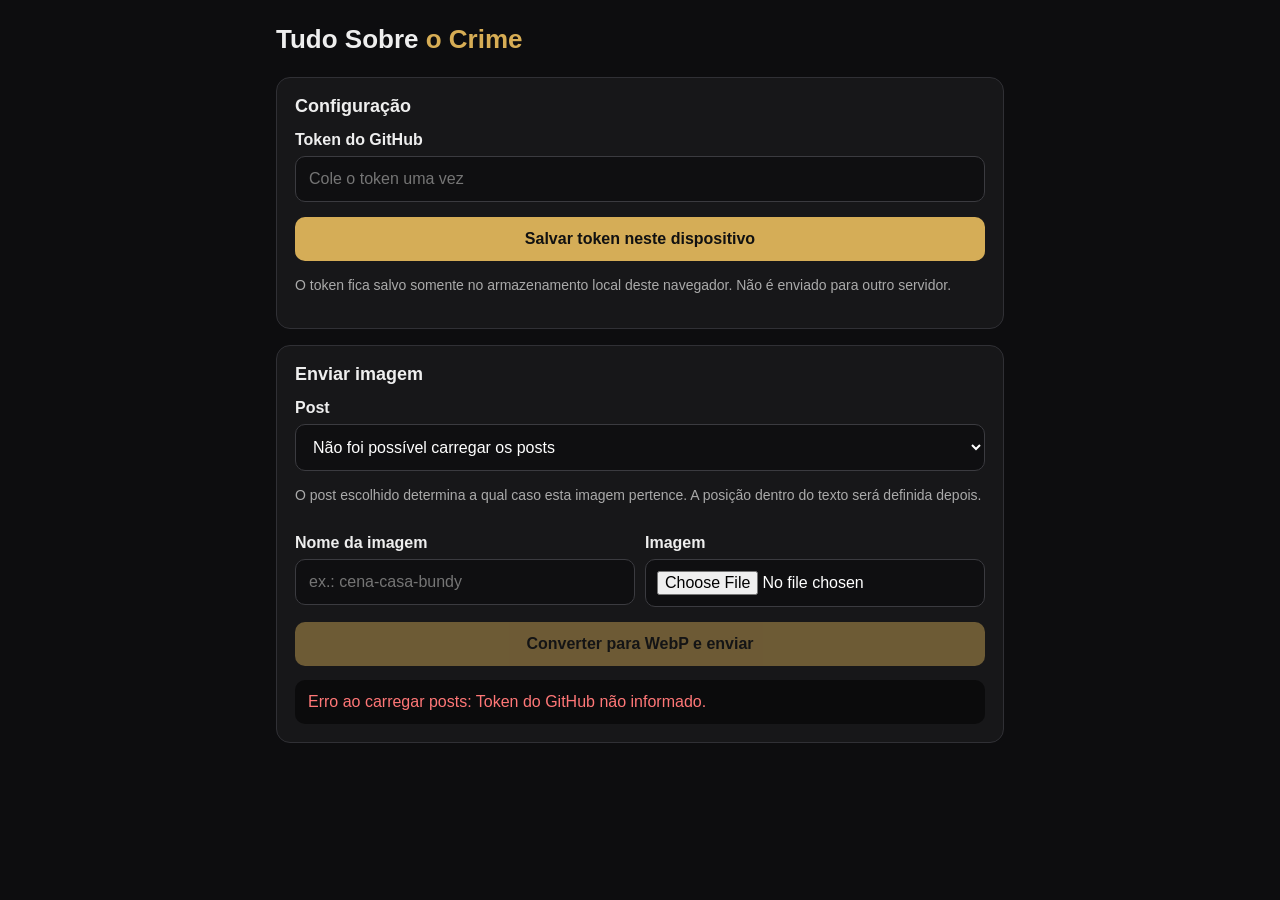
==== commit d9236f23: "Criar painel simples de upload de imagens WebP" ====
--- a/admin/index.html
+++ b/admin/index.html
@@ -1 +1,50 @@
-<!doctype html><html lang="pt-BR"><head><meta charset="utf-8"><meta name="viewport" content="width=device-width,initial-scale=1"><title>Painel — Tudo Sobre o Crime</title><style>:root{--bg:#0d0e10;--p:#15171b;--p2:#1d2025;--line:#2b2f35;--text:#f3f3f3;--muted:#9da3ad;--gold:#c7a35a}*{box-sizing:border-box}body{margin:0;background:var(--bg);color:var(--text);font:14px system-ui,-apple-system,Segoe UI,Roboto,Arial}.app{min-height:100vh;display:flex}.side{width:245px;position:fixed;inset:0 auto 0 0;background:#111214;border-right:1px solid var(--line);padding:20px 13px;z-index:100}.logo{font-weight:800;font-size:18px;padding:8px 10px 25px}.logo b{color:var(--gold)}.nav{display:grid;gap:5px}.nav button{border:0;background:transparent;color:#b9bec7;text-align:left;padding:12px;border-radius:8px;cursor:pointer;font:inherit;font-weight:600;width:100%}.nav button:hover,.nav button.active{background:var(--p2);color:#fff}.main{margin-left:245px;width:calc(100% - 245px);padding:28px 34px}.top,.edithead{display:flex;justify-content:space-between;align-items:center;gap:16px;margin-bottom:20px}.top h1,.edithead h2{margin:0}.top p,.status{color:var(--muted);font-size:12px}.btn{border:1px solid var(--line);background:var(--p);color:#fff;padding:10px 14px;border-radius:8px;cursor:pointer;font-weight:600}.primary{background:var(--gold);color:#111;border-color:var(--gold)}.grid{display:grid;grid-template-columns:repeat(2,minmax(0,1fr));gap:16px}.case{background:var(--p);border:1px solid var(--line);border-radius:12px;overflow:hidden;display:flex;min-height:175px}.cover{width:145px;background:#090a0b;display:flex}.cover img{width:100%;height:100%;object-fit:cover}.case-body{padding:17px;display:flex;flex-direction:column;flex:1}.tag{color:var(--gold);font-size:10px;font-weight:800;text-transform:uppercase}.case h2{font-size:17px;margin:7px 0}.case p{color:var(--muted);font-size:12px}.actions{margin-top:auto;display:flex;gap:7px}.section{display:none}.section.active{display:block}.form{background:var(--p);border:1px solid var(--line);padding:18px;border-radius:10px}.field{margin-bottom:15px}.field label{display:block;font-size:12px;font-weight:700;margin-bottom:7px}.field input,.field textarea,.field select{width:100%;background:#0e0f11;color:#fff;border:1px solid var(--line);padding:11px;border-radius:7px;font:inherit}.hint{margin-top:5px;color:var(--muted);font-size:11px}.editor{background:#fff;color:#161616;border-radius:10px;overflow:visible;position:relative}.toolbar{background:#eee;border-bottom:1px solid #bbb;padding:8px;display:flex;gap:5px;flex-wrap:wrap;position:sticky;top:0;z-index:90;box-shadow:0 2px 8px rgba(0,0,0,.2)}.toolbar button{background:#fff;border:1px solid #ccc;border-radius:5px;padding:7px 10px;cursor:pointer;white-space:nowrap}.area{min-height:620px;padding:35px;outline:none;line-height:1.75;font:17px Georgia,serif}.area h1,.area h2,.area h3{font-family:system-ui,sans-serif;line-height:1.2}.area img{max-width:100%;height:auto;border-radius:6px}.mediaGrid{display:grid;grid-template-columns:repeat(4,1fr);gap:12px}.mediaItem{background:var(--p);border:1px solid var(--line);border-radius:8px;padding:8px}.mediaItem img{width:100%;aspect-ratio:1;object-fit:cover;border-radius:5px}.toast{position:fixed;right:20px;bottom:20px;background:#20242a;padding:13px 16px;border-radius:8px;border:1px solid var(--line);display:none;z-index:200}.ok{border-color:#65b77e}.bad{border-color:#d56767}@media(max-width:800px){.side{width:175px;padding:15px 9px}.logo{font-size:16px;padding:8px 10px 18px}.nav button{font-size:13px;text-align:left;padding:11px 10px}.main{margin-left:175px;width:calc(100% - 175px);padding:16px 12px}.grid{grid-template-columns:1fr}.mediaGrid{grid-template-columns:repeat(2,1fr)}.cover{width:105px}.edithead{align-items:flex-start;flex-direction:column}.top{align-items:flex-start;flex-direction:column}.area{padding:20px 14px;font-size:16px}.toolbar{top:0;padding:6px;gap:4px}.toolbar button{padding:7px 8px}.case{min-height:145px}.case h2{font-size:14px}}</style></head><body><div class="app"><aside class="side"><div class="logo">Tudo Sobre <b>o Crime</b></div><div class="nav"><button class="active" onclick="show('dashboard',this)">Painel</button><button onclick="show('cases',this)">Casos</button><button onclick="newCase()">+ Novo caso</button><button onclick="show('media',this);loadMedia()">Imagens</button><button onclick="show('settings',this)">Configurações</button><button onclick="window.open('../','_blank')">Ver site ↗</button></div></aside><main class="main"><section id="dashboard" class="section active"><div class="top"><div><h1>Painel</h1><p>Gerencie os casos e edite os posts visualmente.</p></div><button class="btn primary" onclick="newCase()">+ Novo caso</button></div><div class="grid" id="caseGrid"></div></section><section id="cases" class="section"><div class="top"><div><h1>Casos</h1><p>Todos os posts do site.</p></div><button class="btn primary" onclick="newCase()">+ Novo caso</button></div><div class="grid" id="caseGrid2"></div></section><section id="editor" class="section"><div class="edithead"><div><h2 id="editorHeading">Editor</h2><div class="status" id="editorStatus">Selecione um caso.</div></div><div style="display:flex;gap:8px"><button class="btn" onclick="show('cases')">Voltar</button><button class="btn primary" onclick="savePost()">Salvar no GitHub</button></div></div><div class="form" style="margin-bottom:12px"><div class="field"><label>Título</label><input id="title"></div><div class="field"><label>Link / URL do post</label><input id="slug" placeholder="ex.: oj-simpson-o-caso"><div class="hint">Gerado automaticamente a partir do título. Você pode alterar antes de publicar. Use apenas letras, números e hífens.</div></div><div class="field"><label>Descrição curta</label><textarea id="desc" rows="3"></textarea></div><div class="field"><label>Arquivo do post</label><input id="path" readonly></div><div class="field"><label>Capa do post</label><div style="display:flex;gap:8px;flex-wrap:wrap"><input id="coverPath" readonly placeholder="Nenhuma capa selecionada" style="flex:1;min-width:160px"><button class="btn" onclick="uploadCover()">Enviar capa</button><button class="btn primary" onclick="saveCover()">Salvar capa</button></div></div></div><div class="editor"><div class="toolbar"><button onclick="cmd('bold')"><b>B</b></button><button onclick="cmd('italic')"><i>I</i></button><button onclick="cmd('underline')"><u>U</u></button><button onclick="block('h1')">H1</button><button onclick="block('h2')">H2</button><button onclick="block('h3')">H3</button><button onclick="block('p')">¶</button><button onclick="cmd('insertUnorderedList')">Lista</button><button onclick="cmd('justifyCenter')">Centralizar</button><button onclick="cmd('justifyLeft')">Esquerda</button><button onclick="insertImage()">🖼 Imagem</button></div><div id="area" class="area" contenteditable="true"></div></div></section><section id="media" class="section"><div class="top"><div><h1>Imagens</h1><p>Biblioteca de imagens do site.</p></div><button class="btn primary" onclick="insertImage()">+ Enviar imagem</button></div><div id="mediaGrid" class="mediaGrid"></div></section><section id="settings" class="section"><div class="top"><div><h1>Configurações</h1><p>Conexão do painel com o GitHub.</p></div><button class="btn primary" onclick="saveToken()">Salvar token</button></div><div class="form"><div class="field"><label>Token GitHub</label><input id="token" type="password" placeholder="github_pat_..."></div><div class="status">O token fica armazenado somente neste navegador.</div></div></section></main></div><div id="toast" class="toast"></div><script>function show(id,btn){document.querySelectorAll('.section').forEach(x=>x.classList.remove('active'));document.getElementById(id).classList.add('active');if(btn){document.querySelectorAll('.nav button').forEach(x=>x.classList.remove('active'));btn.classList.add('active')}}function cmd(c,v=null){document.getElementById('area').focus();document.execCommand(c,false,v)}function block(v){cmd('formatBlock',v)}function notify(t,ok=true){const x=document.getElementById('toast');x.textContent=t;x.className='toast '+(ok?'ok':'bad');x.style.display='block';setTimeout(()=>x.style.display='none',3000)}</script><script src="editor.js?v=6"></script><script src="image-fix.js?v=2"></script><script src="editor-fix-v2.js?v=3"></script></body></html>+<!doctype html>
+<html lang="pt-BR">
+<head>
+<meta charset="utf-8">
+<meta name="viewport" content="width=device-width,initial-scale=1">
+<title>Painel — Tudo Sobre o Crime</title>
+<style>
+*{box-sizing:border-box}body{margin:0;background:#0d0d0f;color:#eee;font-family:Arial,sans-serif}main{max-width:760px;margin:auto;padding:24px 16px 50px}.brand{font-size:26px;font-weight:800;margin-bottom:22px}.brand span{color:#d7ad55}.card{background:#171719;border:1px solid #303035;border-radius:14px;padding:18px;margin-bottom:16px}h2{font-size:18px;margin:0 0 14px}label{display:block;font-weight:700;margin:14px 0 7px}input,select,button{width:100%;border:1px solid #3b3b40;border-radius:10px;background:#0f0f11;color:#fff;padding:13px;font-size:16px}input[type=file]{padding:11px}button{background:#d5ad57;color:#111;font-weight:800;border:0;margin-top:15px;cursor:pointer}button:disabled{opacity:.45}.preview{display:none;margin-top:15px}.preview img{display:block;max-width:100%;max-height:360px;margin:auto;border-radius:10px}.muted{color:#aaa;font-size:14px;line-height:1.5}.status{margin-top:14px;padding:13px;border-radius:10px;background:#0b0b0c;white-space:pre-wrap;word-break:break-word}.ok{color:#70e090}.err{color:#ff7777}.url{font-size:13px;word-break:break-all}.row{display:grid;grid-template-columns:1fr 1fr;gap:10px}@media(max-width:600px){.row{grid-template-columns:1fr}}
+</style>
+</head>
+<body>
+<main>
+<div class="brand">Tudo Sobre <span>o Crime</span></div>
+<div class="card">
+<h2>Configuração</h2>
+<label for="token">Token do GitHub</label>
+<input id="token" type="password" placeholder="Cole o token uma vez">
+<button id="saveToken">Salvar token neste dispositivo</button>
+<p class="muted">O token fica salvo somente no armazenamento local deste navegador. Não é enviado para outro servidor.</p>
+</div>
+<div class="card">
+<h2>Enviar imagem</h2>
+<label for="post">Post</label>
+<select id="post"><option>Carregando posts...</option></select>
+<p class="muted">O post escolhido determina a qual caso esta imagem pertence. A posição dentro do texto será definida depois.</p>
+<div class="row">
+<div><label for="filename">Nome da imagem</label><input id="filename" placeholder="ex.: cena-casa-bundy"></div>
+<div><label for="file">Imagem</label><input id="file" type="file" accept="image/png,image/jpeg,image/webp"></div>
+</div>
+<div class="preview" id="preview"><img id="previewImg"><p class="muted" id="info"></p></div>
+<button id="upload" disabled>Converter para WebP e enviar</button>
+<div class="status" id="status">Aguardando imagem.</div>
+</div>
+</main>
+<script>
+const OWNER='sites84',REPO='Tudo-sobre-o-crime',BRANCH='main';
+const $=id=>document.getElementById(id);
+const token=$('token'),post=$('post'),file=$('file'),filename=$('filename'),preview=$('preview'),previewImg=$('previewImg'),info=$('info'),upload=$('upload'),status=$('status');
+const saved=localStorage.getItem('tsoc_github_token');if(saved)token.value=saved;
+$('saveToken').onclick=()=>{const v=token.value.trim();if(!v)return setStatus('Informe o token do GitHub.','err');localStorage.setItem('tsoc_github_token',v);setStatus('Token salvo neste dispositivo.','ok')};
+function setStatus(t,c=''){status.textContent=t;status.className='status '+c}
+async function api(url,opts={}){const t=token.value.trim()||localStorage.getItem('tsoc_github_token');if(!t)throw Error('Token do GitHub não informado.');const r=await fetch(url,{...opts,headers:{Accept:'application/vnd.github+json',Authorization:'Bearer '+t,'X-GitHub-Api-Version':'2022-11-28',...(opts.headers||{})}});const data=await r.json().catch(()=>({}));if(!r.ok)throw Error(data.message||('GitHub HTTP '+r.status));return data}
+async function loadPosts(){try{const data=await api(`https://api.github.com/repos/${OWNER}/${REPO}/contents/casos?ref=${BRANCH}`);post.innerHTML='';data.filter(x=>x.type==='file'&&x.name.endsWith('.html')).forEach(x=>{const o=document.createElement('option');o.value=x.name;o.textContent=x.name.replace(/\.html$/,'').replace(/[-_]/g,' ');post.appendChild(o)});if(!post.options.length)post.innerHTML='<option value="">Nenhum post encontrado</option>'}catch(e){post.innerHTML='<option value="">Não foi possível carregar os posts</option>';setStatus('Erro ao carregar posts: '+e.message,'err')}}
+file.onchange=()=>{const f=file.files[0];if(!f){upload.disabled=true;return}preview.style.display='block';previewImg.src=URL.createObjectURL(f);info.textContent=`Original: ${f.name} — ${(f.size/1024/1024).toFixed(2)} MB`;if(!filename.value)filename.value=f.name.replace(/\.[^.]+$/,'').replace(/[^a-zA-Z0-9_-]+/g,'-').toLowerCase();upload.disabled=false;setStatus('Imagem pronta para conversão.','')};
+function canvasWebp(f){return new Promise((resolve,reject)=>{const img=new Image();img.onload=()=>{const c=document.createElement('canvas');c.width=img.naturalWidth;c.height=img.naturalHeight;const x=c.getContext('2d');x.drawImage(img,0,0);c.toBlob(b=>b?resolve(b):reject(Error('O navegador não conseguiu gerar WebP.')),'image/webp',0.88)};img.onerror=()=>reject(Error('Não foi possível ler a imagem.'));img.src=URL.createObjectURL(f)})}
+function base64(blob){return new Promise((resolve,reject)=>{const r=new FileReader();r.onload=()=>resolve(r.result.split(',')[1]);r.onerror=reject;r.readAsDataURL(blob)})}
+upload.onclick=async()=>{try{upload.disabled=true;setStatus('Convertendo para WebP...');const f=file.files[0];if(!f)throw Error('Escolha uma imagem.');const clean=(filename.value.trim()||f.name.replace(/\.[^.]+$/,'')).replace(/[^a-zA-Z0-9_-]+/g,'-').replace(/-+/g,'-').replace(/^-|-$/g,'').toLowerCase();if(!clean)throw Error('Informe um nome válido.');const blob=await canvasWebp(f);const b64=await base64(blob);const path=`assets/${clean}.webp`;setStatus(`Enviando ${path}...`);let sha=null;try{const old=await api(`https://api.github.com/repos/${OWNER}/${REPO}/contents/${path}?ref=${BRANCH}`);sha=old.sha}catch(e){}const body={message:`Adicionar imagem ${clean}.webp`,content:b64,branch:BRANCH};if(sha)body.sha=sha;const result=await api(`https://api.github.com/repos/${OWNER}/${REPO}/contents/${path}`,{method:'PUT',body:JSON.stringify(body),headers:{'Content-Type':'application/json'}});const url=`https://${OWNER}.github.io/${REPO}/${path}`;setStatus(`ENVIADO COM SUCESSO\n\nPost selecionado: ${post.options[post.selectedIndex]?.textContent||''}\nArquivo: ${path}\nTamanho WebP: ${(blob.size/1024/1024).toFixed(2)} MB\n\nURL:\n${url}\n\nCommit: ${result.commit?.sha||'concluído'}`,'ok');}catch(e){setStatus('ERRO\n\n'+e.message,'err')}finally{upload.disabled=false}};
+loadPosts();
+</script>
+</body></html>
